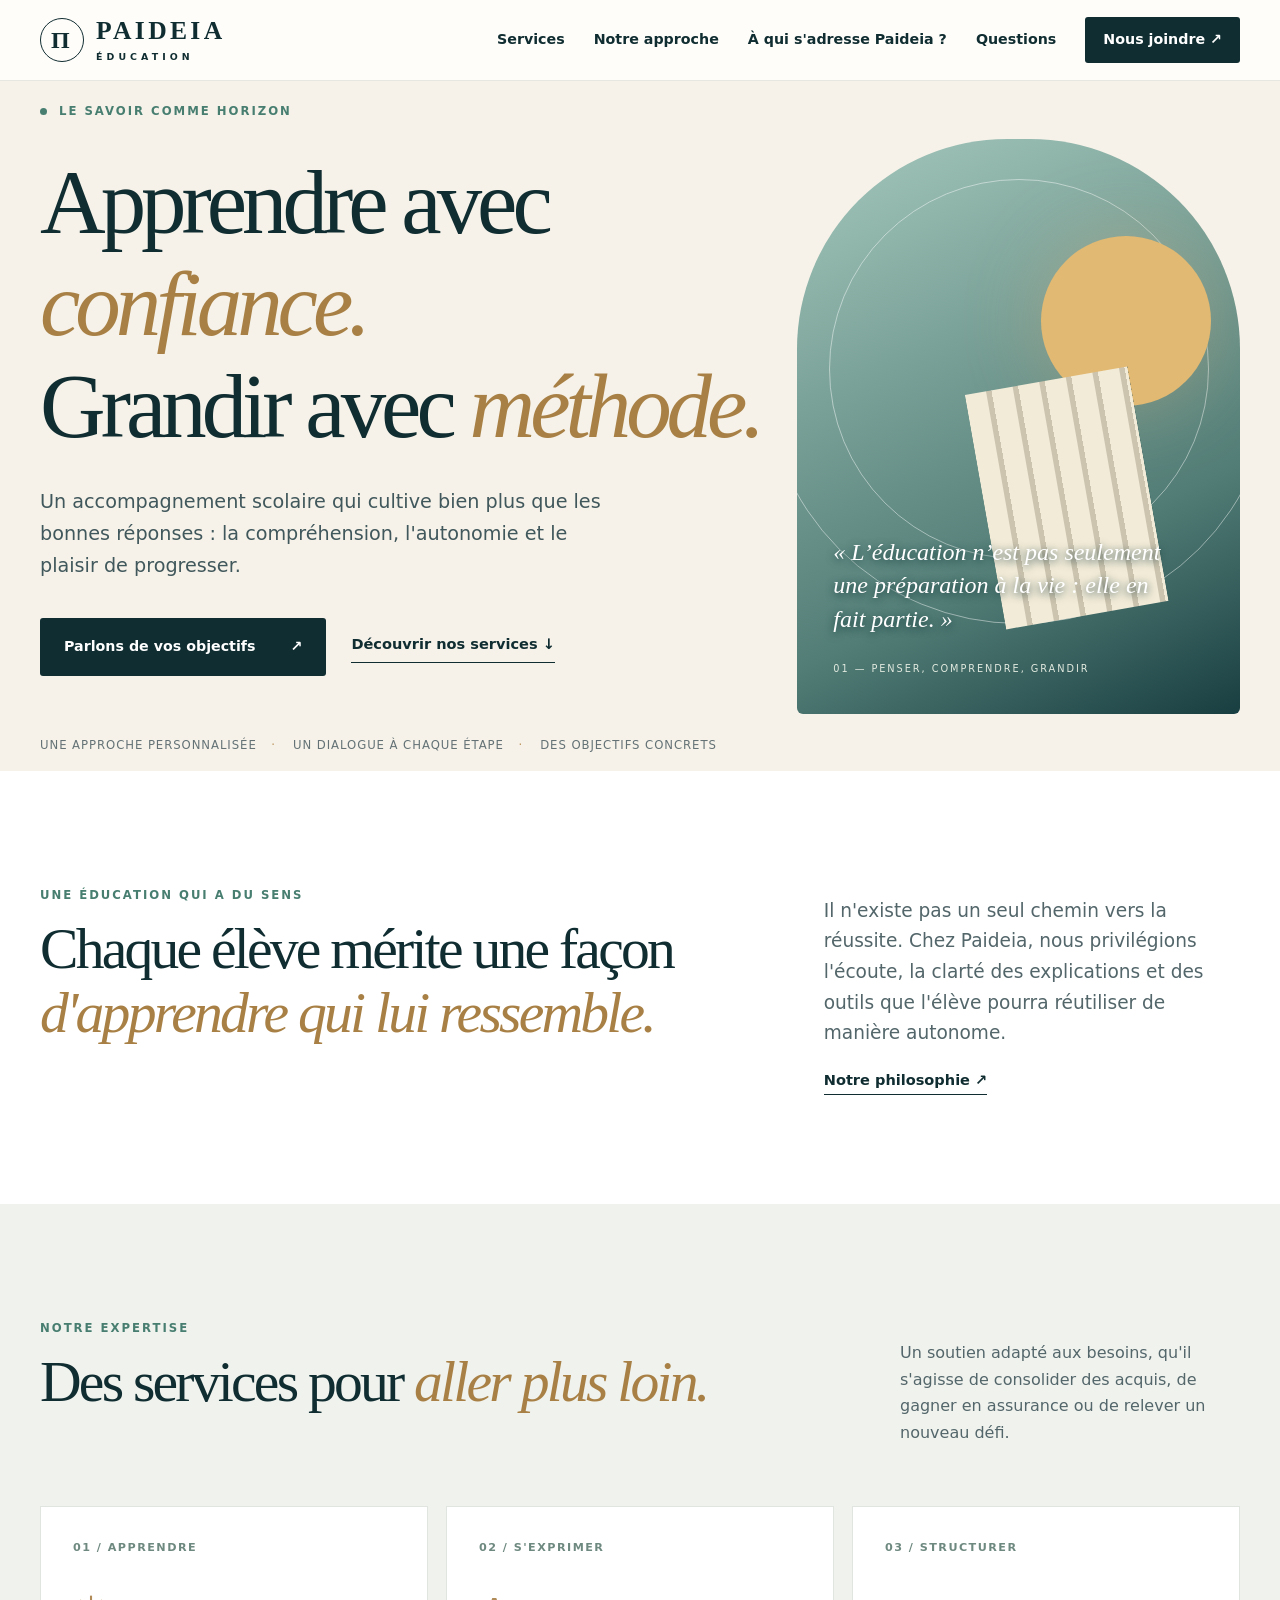
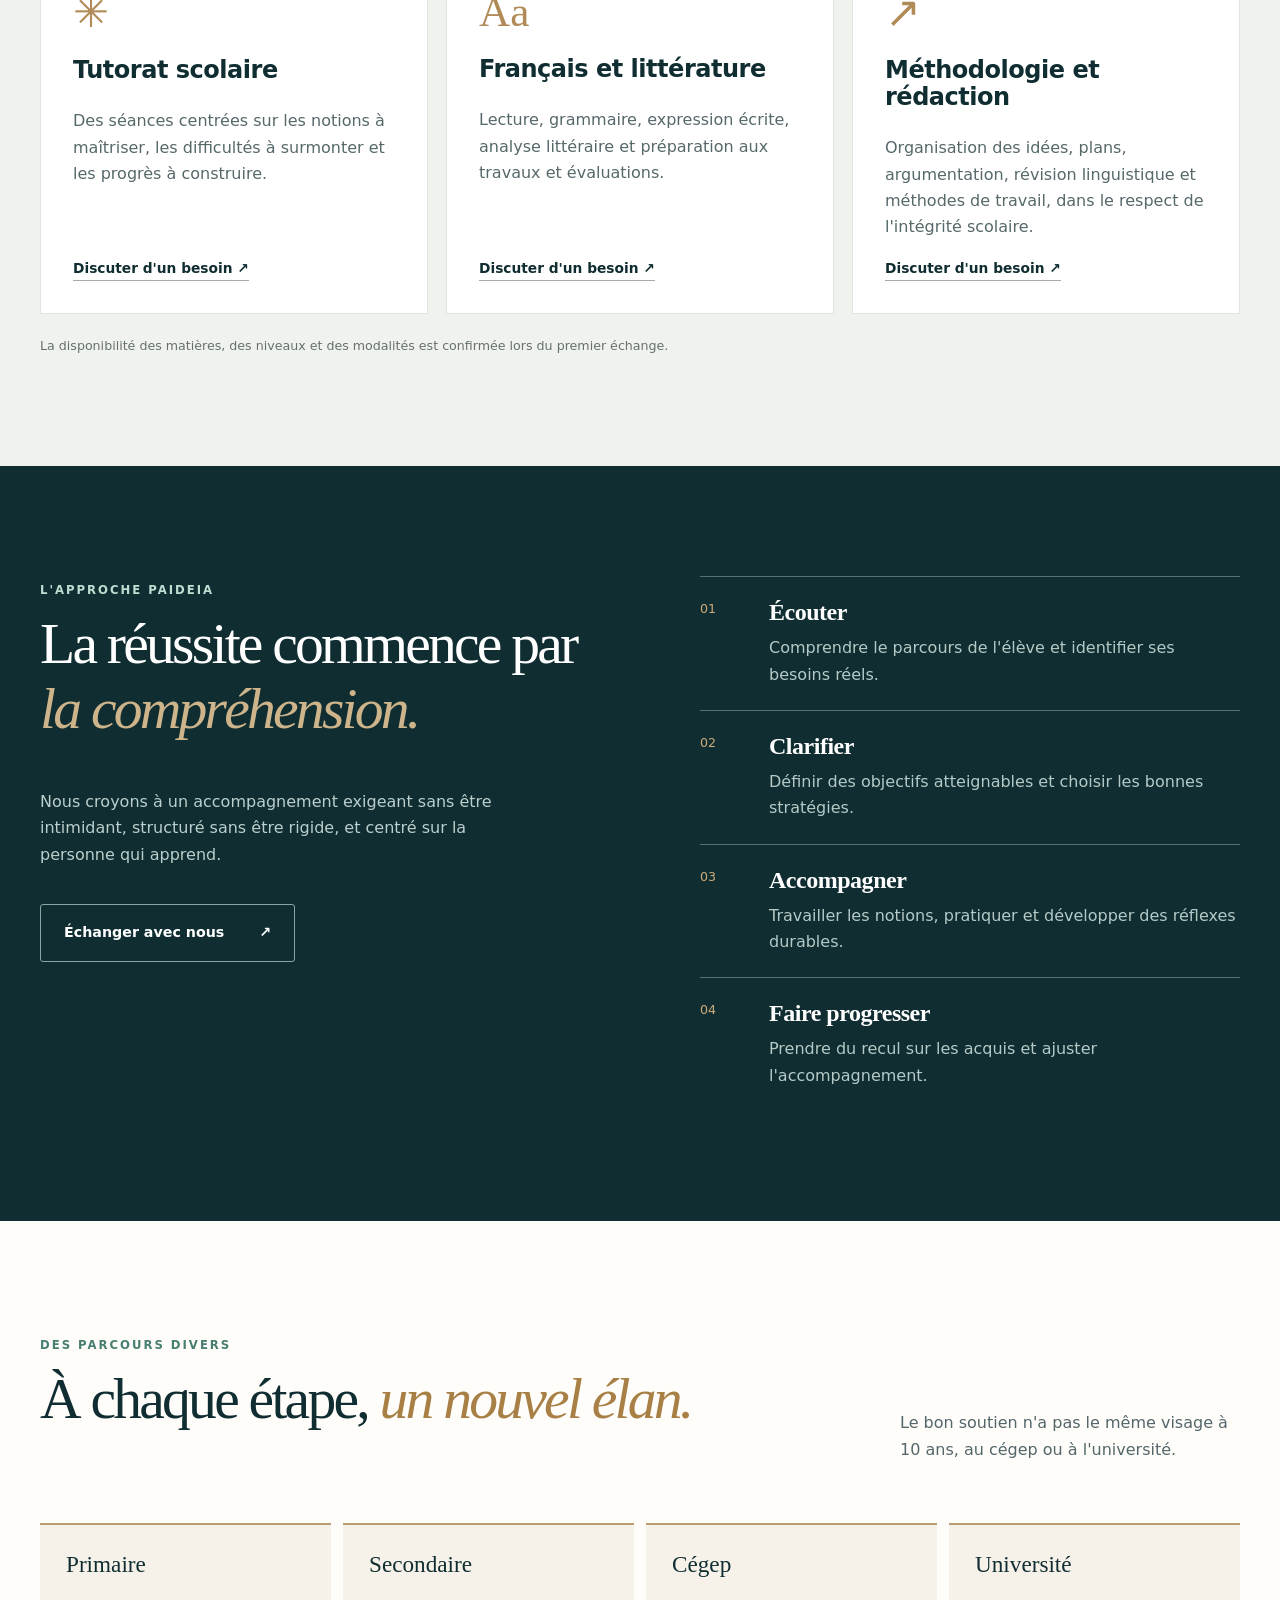
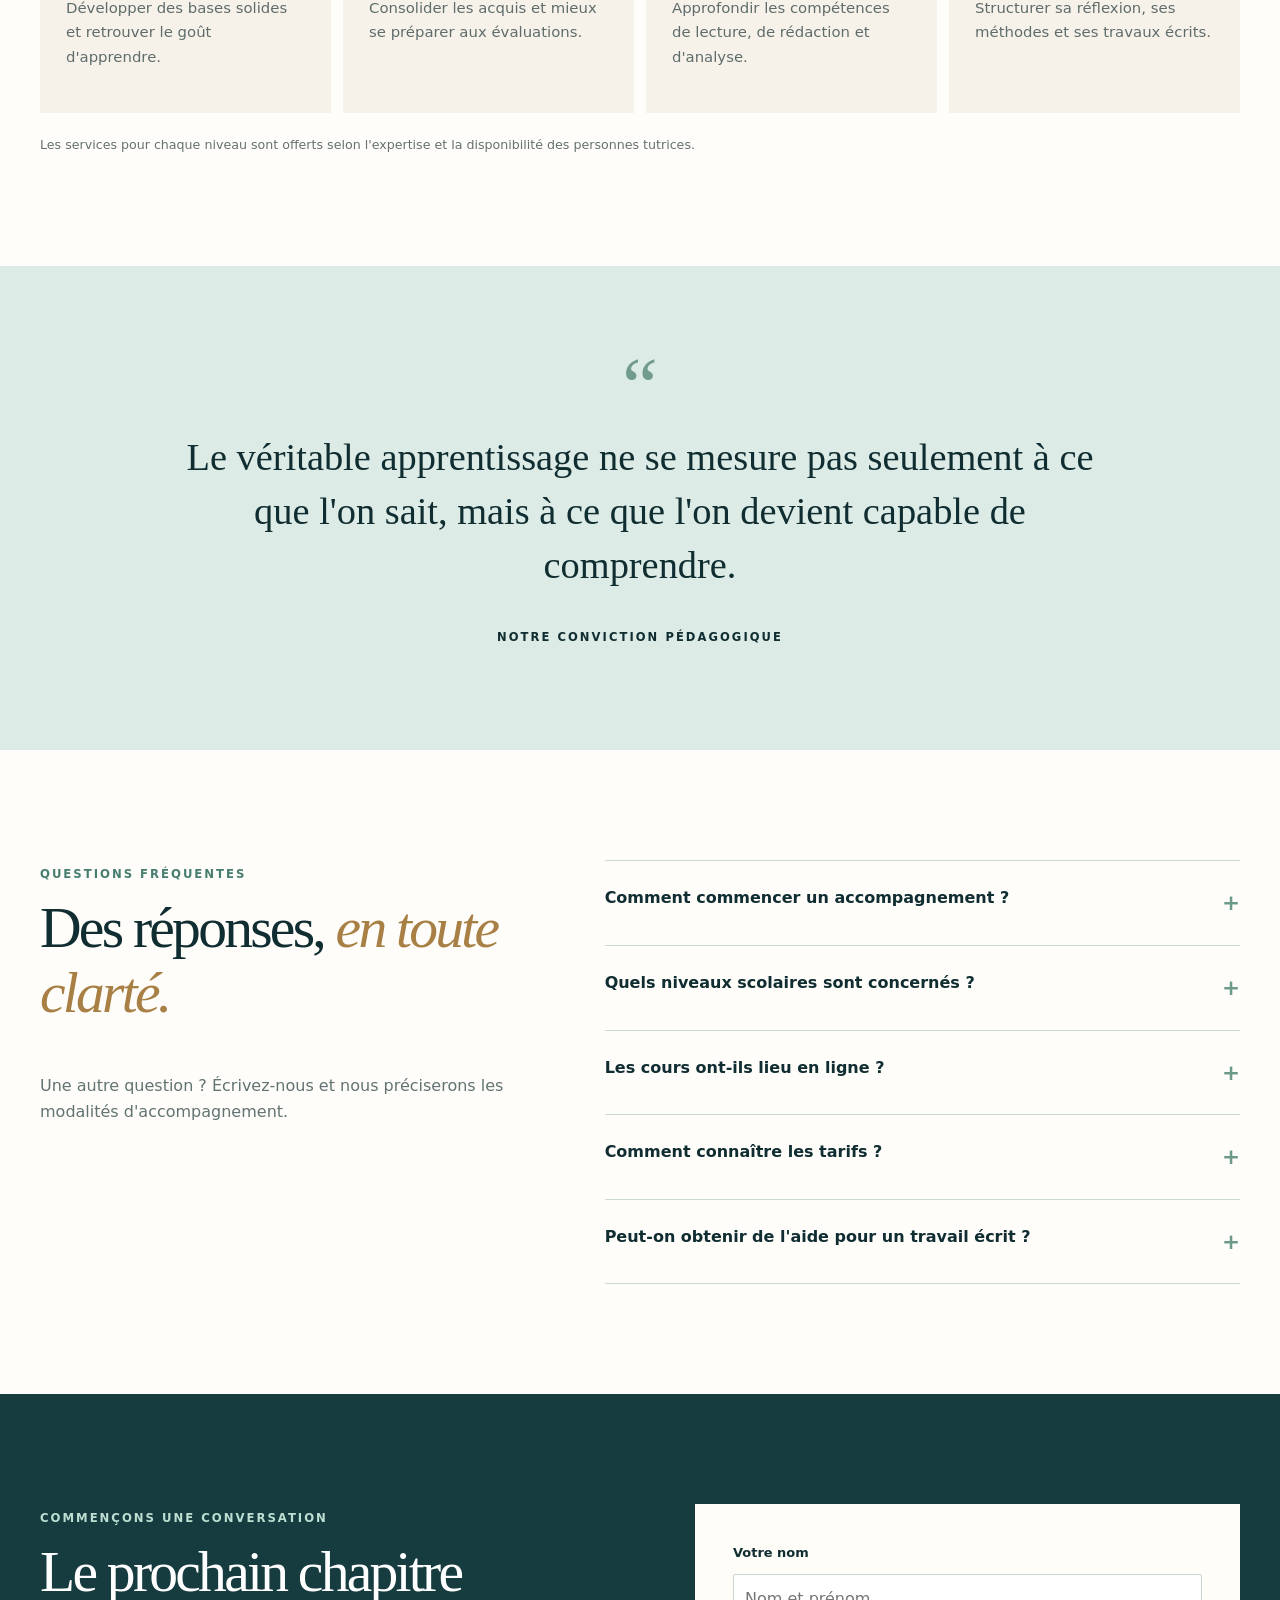
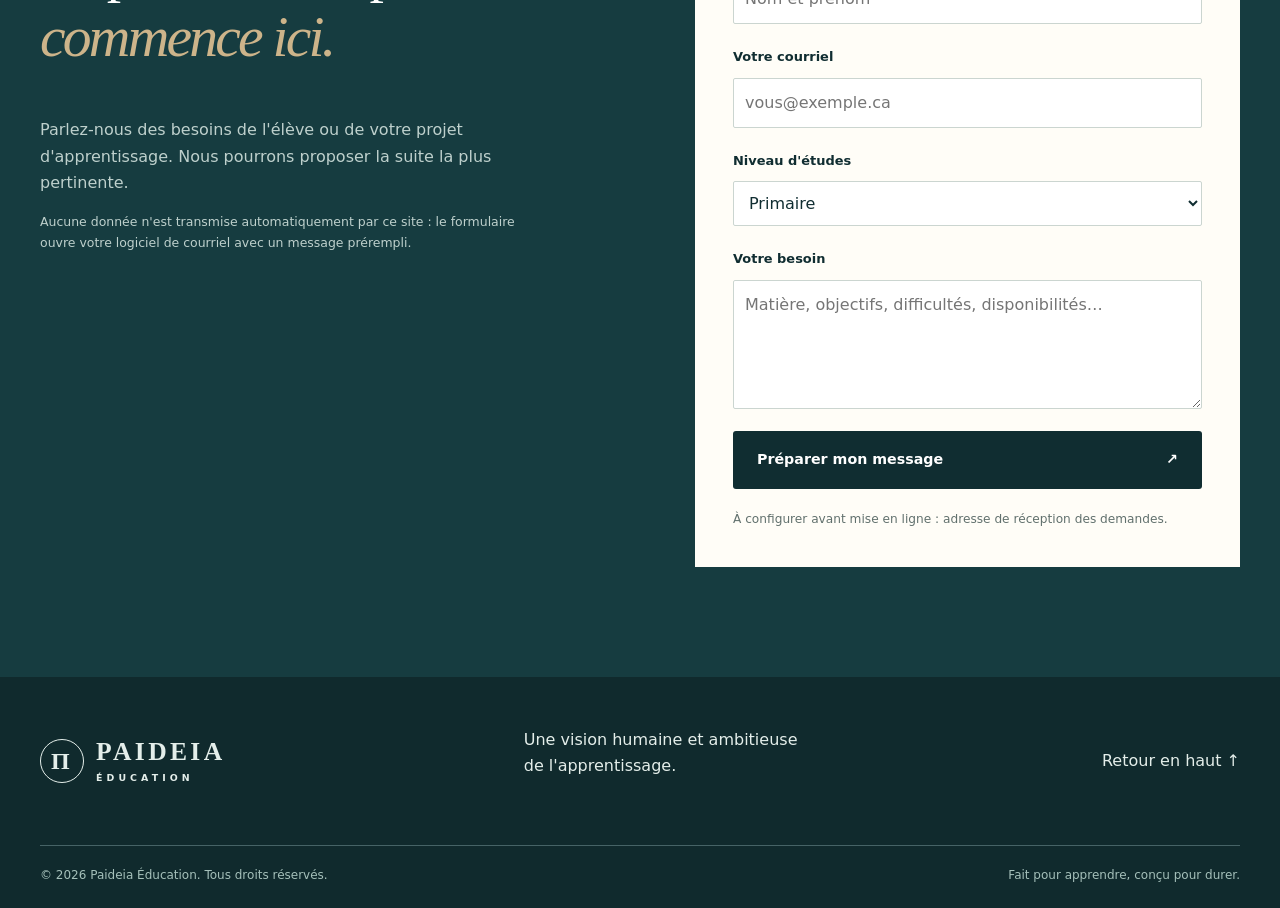
==== index.html @ 72848071 "feat: créer une vitrine Paideia V2 responsive et SEO" ====
<!doctype html>
<html lang="fr-CA">
<head>
<meta charset="utf-8"><meta name="viewport" content="width=device-width, initial-scale=1">
<meta name="theme-color" content="#102d31">
<meta name="description" content="Paideia Éducation : accompagnement scolaire personnalisé, tutorat en français, littérature et autres matières, méthodologie et soutien à la rédaction au Québec.">
<link rel="canonical" href="https://paideiaeducation.ca/">
<meta property="og:type" content="website"><meta property="og:locale" content="fr_CA">
<meta property="og:title" content="Paideia Éducation | Apprendre avec confiance">
<meta property="og:description" content="Un accompagnement rigoureux, humain et adapté à chaque parcours scolaire.">
<meta property="og:url" content="https://paideiaeducation.ca/">
<link rel="icon" href="/favicon.svg" type="image/svg+xml">
<link rel="stylesheet" href="/styles.css">
<script defer src="/main.js"></script>
<script type="application/ld+json">{"@context":"https://schema.org","@type":"EducationalOrganization","name":"Paideia Éducation","url":"https://paideiaeducation.ca/","description":"Services de tutorat et d'accompagnement scolaire personnalisés au Québec.","areaServed":{"@type":"AdministrativeArea","name":"Québec"},"inLanguage":"fr-CA"}</script>
<title>Paideia Éducation | Tutorat et accompagnement scolaire au Québec</title>
</head>
<body>
<a class="skip" href="#contenu">Aller au contenu</a>
<header class="header"><div class="container nav">
<a class="brand" href="/" aria-label="Paideia Éducation — Accueil"><span class="mark" aria-hidden="true">Π</span><span>PAIDEIA<small>ÉDUCATION</small></span></a>
<button class="menu-toggle" id="menu-toggle" aria-expanded="false" aria-controls="navlinks" aria-label="Ouvrir le menu">☰</button>
<nav id="navlinks" aria-label="Navigation principale"><a href="#services">Services</a><a href="#approche">Notre approche</a><a href="#parcours">À qui s'adresse Paideia ?</a><a href="#faq">Questions</a><a class="nav-cta" href="#contact">Nous joindre <span aria-hidden="true">↗</span></a></nav>
</div></header>
<main id="contenu">
<section class="hero"><div class="container hero-grid"><div><span class="eyebrow"><span class="dot"></span> Le savoir comme horizon</span>
<h1>Apprendre avec <em>confiance.</em><br>Grandir avec <em>méthode.</em></h1>
<p class="lead">Un accompagnement scolaire qui cultive bien plus que les bonnes réponses : la compréhension, l'autonomie et le plaisir de progresser.</p>
<div class="actions"><a href="#contact" class="button primary">Parlons de vos objectifs <span aria-hidden="true">↗</span></a><a class="text-link" href="#services">Découvrir nos services <span aria-hidden="true">↓</span></a></div>
<div class="hero-notes"><span>Une approche personnalisée</span><span>Un dialogue à chaque étape</span><span>Des objectifs concrets</span></div>
</div><div class="hero-art" aria-label="Illustration abstraite inspirée du savoir"><div class="art-orbit orbit-one"></div><div class="art-orbit orbit-two"></div><div class="art-sun"></div><div class="art-column"></div><div class="art-quote">« L’éducation n’est pas seulement une préparation à la vie : elle en fait partie. »</div><div class="art-number">01 — PENSER, COMPRENDRE, GRANDIR</div></div></div></section>
<section class="intro section"><div class="container intro-grid"><div><p class="eyebrow">Une éducation qui a du sens</p><h2>Chaque élève mérite une façon <em>d'apprendre qui lui ressemble.</em></h2></div><div><p>Il n'existe pas un seul chemin vers la réussite. Chez Paideia, nous privilégions l'écoute, la clarté des explications et des outils que l'élève pourra réutiliser de manière autonome.</p><a href="#approche" class="under-link">Notre philosophie <span aria-hidden="true">↗</span></a></div></div></section>
<section id="services" class="section services"><div class="container"><div class="section-head"><div><p class="eyebrow">Notre expertise</p><h2>Des services pour <em>aller plus loin.</em></h2></div><p>Un soutien adapté aux besoins, qu'il s'agisse de consolider des acquis, de gagner en assurance ou de relever un nouveau défi.</p></div>
<div class="cards">
<article class="service-card"><span class="card-num">01 / APPRENDRE</span><div class="service-icon" aria-hidden="true">✳</div><h3>Tutorat scolaire</h3><p>Des séances centrées sur les notions à maîtriser, les difficultés à surmonter et les progrès à construire.</p><a href="#contact" aria-label="Demander du tutorat scolaire">Discuter d'un besoin <span aria-hidden="true">↗</span></a></article>
<article class="service-card"><span class="card-num">02 / S'EXPRIMER</span><div class="service-icon" aria-hidden="true">Aa</div><h3>Français et littérature</h3><p>Lecture, grammaire, expression écrite, analyse littéraire et préparation aux travaux et évaluations.</p><a href="#contact" aria-label="Demander du tutorat en français">Discuter d'un besoin <span aria-hidden="true">↗</span></a></article>
<article class="service-card"><span class="card-num">03 / STRUCTURER</span><div class="service-icon" aria-hidden="true">↗</div><h3>Méthodologie et rédaction</h3><p>Organisation des idées, plans, argumentation, révision linguistique et méthodes de travail, dans le respect de l'intégrité scolaire.</p><a href="#contact" aria-label="Demander un accompagnement méthodologique">Discuter d'un besoin <span aria-hidden="true">↗</span></a></article>
</div><p class="footnote">La disponibilité des matières, des niveaux et des modalités est confirmée lors du premier échange.</p>
</div></section>
<section id="approche" class="section approach"><div class="container approach-grid"><div><p class="eyebrow light">L'approche Paideia</p><h2>La réussite commence par <em>la compréhension.</em></h2><p>Nous croyons à un accompagnement exigeant sans être intimidant, structuré sans être rigide, et centré sur la personne qui apprend.</p><a class="button outline" href="#contact">Échanger avec nous <span aria-hidden="true">↗</span></a></div><div class="steps">
<div><span>01</span><div><h3>Écouter</h3><p>Comprendre le parcours de l'élève et identifier ses besoins réels.</p></div></div>
<div><span>02</span><div><h3>Clarifier</h3><p>Définir des objectifs atteignables et choisir les bonnes stratégies.</p></div></div>
<div><span>03</span><div><h3>Accompagner</h3><p>Travailler les notions, pratiquer et développer des réflexes durables.</p></div></div>
<div><span>04</span><div><h3>Faire progresser</h3><p>Prendre du recul sur les acquis et ajuster l'accompagnement.</p></div></div>
</div></div></section>
<section id="parcours" class="section"><div class="container"><div class="section-head"><div><p class="eyebrow">Des parcours divers</p><h2>À chaque étape, <em>un nouvel élan.</em></h2></div><p>Le bon soutien n'a pas le même visage à 10 ans, au cégep ou à l'université.</p></div><div class="audiences"><div><strong>Primaire</strong><p>Développer des bases solides et retrouver le goût d'apprendre.</p></div><div><strong>Secondaire</strong><p>Consolider les acquis et mieux se préparer aux évaluations.</p></div><div><strong>Cégep</strong><p>Approfondir les compétences de lecture, de rédaction et d'analyse.</p></div><div><strong>Université</strong><p>Structurer sa réflexion, ses méthodes et ses travaux écrits.</p></div></div><p class="footnote">Les services pour chaque niveau sont offerts selon l'expertise et la disponibilité des personnes tutrices.</p></div></section>
<section class="quote-band"><div class="container"><span aria-hidden="true">“</span><blockquote>Le véritable apprentissage ne se mesure pas seulement à ce que l'on sait, mais à ce que l'on devient capable de comprendre.</blockquote><p>NOTRE CONVICTION PÉDAGOGIQUE</p></div></section>
<section id="faq" class="section faq"><div class="container faq-grid"><div><p class="eyebrow">Questions fréquentes</p><h2>Des réponses, <em>en toute clarté.</em></h2><p>Une autre question ? Écrivez-nous et nous préciserons les modalités d'accompagnement.</p></div><div>
<details><summary>Comment commencer un accompagnement ?</summary><p>Écrivez-nous en précisant le niveau scolaire, la matière et les objectifs. Nous pourrons ensuite discuter des modalités possibles.</p></details>
<details><summary>Quels niveaux scolaires sont concernés ?</summary><p>Les demandes peuvent concerner le primaire, le secondaire, le cégep ou l'université. La prise en charge dépend des compétences disponibles pour la matière demandée.</p></details>
<details><summary>Les cours ont-ils lieu en ligne ?</summary><p>Les modalités de rencontre sont à confirmer directement avec Paideia selon le service et les disponibilités.</p></details>
<details><summary>Comment connaître les tarifs ?</summary><p>Contactez-nous pour obtenir les renseignements à jour sur les tarifs et les formules correspondant à votre besoin.</p></details>
<details><summary>Peut-on obtenir de l'aide pour un travail écrit ?</summary><p>Oui, pour comprendre les consignes, structurer les idées, améliorer la langue et développer ses compétences. L'accompagnement ne remplace pas le travail personnel de l'étudiant.</p></details>
</div></div></section>
<section id="contact" class="section contact"><div class="container contact-grid"><div><p class="eyebrow light">Commençons une conversation</p><h2>Le prochain chapitre <em>commence ici.</em></h2><p>Parlez-nous des besoins de l'élève ou de votre projet d'apprentissage. Nous pourrons proposer la suite la plus pertinente.</p><p class="privacy-note">Aucune donnée n'est transmise automatiquement par ce site : le formulaire ouvre votre logiciel de courriel avec un message prérempli.</p></div><form id="contact-form" class="contact-form"><label for="name">Votre nom</label><input required id="name" name="name" autocomplete="name" placeholder="Nom et prénom" maxlength="120">
<label for="email">Votre courriel</label><input required id="email" name="email" autocomplete="email" type="email" placeholder="vous@exemple.ca" maxlength="254">
<label for="level">Niveau d'études</label><select id="level" name="level"><option>Primaire</option><option>Secondaire</option><option>Cégep</option><option>Université</option><option>Autre / à préciser</option></select>
<label for="message">Votre besoin</label><textarea required id="message" name="message" rows="4" maxlength="2000" placeholder="Matière, objectifs, difficultés, disponibilités…"></textarea>
<button class="button primary" type="submit">Préparer mon message <span aria-hidden="true">↗</span></button>
<p id="form-status" role="status" aria-live="polite"></p><p class="form-notice">À configurer avant mise en ligne : adresse de réception des demandes.</p>
</form></div></section>
</main>
<footer class="footer"><div class="container footer-top"><a class="brand" href="/"><span class="mark">Π</span><span>PAIDEIA<small>ÉDUCATION</small></span></a><p>Une vision humaine et ambitieuse de l'apprentissage.</p><a href="#contenu">Retour en haut ↑</a></div><div class="container footer-bottom"><span>© <span id="year"></span> Paideia Éducation. Tous droits réservés.</span><span>Fait pour apprendre, conçu pour durer.</span></div></footer>
</body></html>
---- styles.css ----
:root{--ink:#102d31;--cream:#f6f2e9;--paper:#fffdfa;--teal:#bddfd2;--gold:#bd9457;--muted:#647276;--line:#d9dfdb}*{box-sizing:border-box}html{scroll-behavior:smooth;scroll-padding-top:90px}body{margin:0;background:var(--paper);color:var(--ink);font:16px/1.65 system-ui,-apple-system,BlinkMacSystemFont,"Segoe UI",sans-serif}h1,h2,h3,p{margin-top:0}h1,h2,h3{line-height:1.12}h1,h2,.quote-band blockquote{font-family:Georgia,"Times New Roman",serif;font-weight:400}h1{font-size:clamp(3.5rem,7.1vw,7.7rem);letter-spacing:-.055em}h2{font-size:clamp(2.5rem,4.5vw,5rem);letter-spacing:-.048em}h3{font-size:1.5rem;letter-spacing:-.02em}em{color:#a88045;font-weight:400}a{color:inherit}button,input,textarea,select{font:inherit}button,a,input,textarea,select,summary{outline-offset:4px}:focus-visible{outline:3px solid #cc9b51}.container{width:min(1200px,calc(100% - 48px));margin-inline:auto}.section{padding:110px 0}.eyebrow{font-size:.73rem;letter-spacing:.17em;text-transform:uppercase;font-weight:700;color:#477e70;display:inline-flex;align-items:center;gap:12px}.dot{width:7px;height:7px;background:#477e70;border-radius:50%}.light{color:var(--teal)}.header{position:sticky;top:0;background:rgba(255,253,250,.96);backdrop-filter:blur(14px);z-index:10;border-bottom:1px solid #e6e7e0}.nav{min-height:80px;display:flex;justify-content:space-between;align-items:center;gap:28px}.brand{text-decoration:none;display:inline-flex;gap:12px;align-items:center;font-family:Georgia,serif;font-size:1.6rem;letter-spacing:.13em;line-height:1;font-weight:700}.brand small{display:block;font:600 .59rem system-ui,sans-serif;letter-spacing:.43em;margin-top:8px}.mark{width:44px;height:44px;border:1px solid currentColor;border-radius:50%;display:grid;place-items:center;font-size:1.5rem}.nav nav{display:flex;align-items:center;gap:29px}.nav nav a{text-decoration:none;font-size:.89rem;font-weight:600}.nav nav a:hover,.text-link:hover,.under-link:hover{color:#906e38}.nav-cta{background:var(--ink);color:white!important;padding:11px 18px;border-radius:3px}.menu-toggle{display:none;background:none;border:0;font-size:1.7rem;cursor:pointer}.hero{background:var(--cream);overflow:hidden}.hero-grid{min-height:690px;display:grid;grid-template-columns:1.24fr .76fr;gap:35px;align-items:center}.hero h1{margin:29px 0}.lead{max-width:585px;font-size:1.2rem;color:#40575b}.actions{display:flex;align-items:center;flex-wrap:wrap;gap:25px;margin:37px 0 60px}.button{border:1px solid transparent;display:inline-flex;justify-content:space-between;gap:35px;align-items:center;padding:16px 23px;text-decoration:none;border-radius:3px;font-weight:700;cursor:pointer;font-size:.89rem}.button.primary{background:var(--ink);color:white}.button.primary:hover,.nav-cta:hover{background:#245359}.button.outline{color:white;border-color:#8aa6a3}.text-link,.under-link{font-weight:700;text-decoration:none;border-bottom:1px solid currentColor;padding-bottom:6px;font-size:.91rem}.hero-notes{display:flex;gap:17px;flex-wrap:wrap}.hero-notes span{font-size:.73rem;color:#647276;text-transform:uppercase;letter-spacing:.08em}.hero-notes span:not(:last-child):after{content:" ·";margin-left:10px;color:#bc955e}.hero-art{position:relative;min-height:575px;border-radius:210px 210px 6px 6px;background:linear-gradient(155deg,#a5c8bd,#527d76 68%,#193e41);overflow:hidden;isolation:isolate;display:flex;flex-direction:column;justify-content:flex-end;padding:36px}.art-orbit{border:1px solid rgba(255,255,255,.45);position:absolute;border-radius:50%;height:380px;width:380px;left:50%;top:40%;transform:translate(-50%,-50%)}.orbit-two{width:510px;height:510px}.art-sun{position:absolute;width:170px;height:170px;background:#e2b972;border-radius:50%;left:55%;top:17%;box-shadow:0 0 80px #d5af7d55}.art-column{position:absolute;width:165px;height:280px;left:42%;top:37%;background:repeating-linear-gradient(90deg,#f2ebd8 0 21px,#ccc4af 22px 27px);clip-path:polygon(0 10%,100% 10%,100% 95%,0 95%);transform:rotate(-10deg);box-shadow:30px 20px 10px #183e41}.art-quote{z-index:1;color:white;font:italic 1.5rem/1.4 Georgia,serif;max-width:340px;text-shadow:0 2px 9px #113739}.art-number{z-index:1;margin-top:25px;color:#e1e9df;font-size:.61rem;letter-spacing:.2em}.intro{background:white}.intro-grid{display:grid;grid-template-columns:1.25fr .75fr;gap:90px;align-items:end}.intro-grid p:not(.eyebrow){font-size:1.16rem;color:#53666a}.section-head{display:flex;justify-content:space-between;align-items:end;gap:70px;margin-bottom:44px}.section-head>*{max-width:740px}.section-head>p{max-width:340px;color:#53666a}.services{background:#f0f2ee}.cards{display:grid;grid-template-columns:repeat(3,1fr);gap:18px}.service-card{background:white;padding:32px;min-height:370px;display:flex;align-items:start;flex-direction:column;border:1px solid #e0e5df;transition:transform .2s,border-color .2s}.service-card:hover{transform:translateY(-5px);border-color:#a4bcb2}.card-num{font-size:.7rem;letter-spacing:.13em;color:#6e8980;font-weight:700}.service-icon{font:2.7rem Georgia,serif;color:#b08b58;margin:30px 0 20px}.service-card p{color:#56686a}.service-card a{margin-top:auto;font-weight:700;text-decoration:none;font-size:.86rem;border-bottom:1px solid #a3aca9}.footnote{font-size:.79rem;color:#65716f;margin:22px 0 0}.approach{background:var(--ink);color:white}.approach-grid{display:grid;grid-template-columns:1fr 1fr;gap:120px}.approach h2 em,.contact h2 em{color:#cdb48a}.approach-grid>div>p:not(.eyebrow){color:#bbcfcc;max-width:480px}.approach .button{margin-top:20px}.steps>div{display:grid;grid-template-columns:45px 1fr;gap:24px;border-top:1px solid #557175;padding:22px 0}.steps span{color:#ccab7b;font-size:.79rem}.steps h3{font-family:Georgia,serif;margin:0 0 9px}.steps p{color:#b5cac7;margin-bottom:0}.audiences{display:grid;grid-template-columns:repeat(4,1fr);gap:12px}.audiences>div{border-top:2px solid #b99c72;background:var(--cream);padding:26px;min-height:190px}.audiences strong{font:1.45rem Georgia,serif}.audiences p{color:#5f6c6c;font-size:.93rem;margin-top:15px}.quote-band{text-align:center;padding:92px 0;background:#dcebe5}.quote-band .container{max-width:930px}.quote-band span{font:5rem Georgia,serif;color:#719c8d;line-height:.7}.quote-band blockquote{font-size:clamp(1.65rem,3vw,2.8rem);line-height:1.4;margin:10px 0 35px}.quote-band p{letter-spacing:.18em;font-size:.72rem;font-weight:700}.faq-grid{display:grid;grid-template-columns:.85fr 1.15fr;gap:95px}.faq-grid>div>p:not(.eyebrow){color:#617372}.faq details{border-top:1px solid #ccd8d2;padding:24px 0}.faq details:last-child{border-bottom:1px solid #ccd8d2}.faq summary{cursor:pointer;font-weight:700;list-style:none;display:flex;justify-content:space-between;gap:15px}.faq summary:after{content:"+";font-size:1.35rem;color:#6c9a89}.faq details[open] summary:after{content:"−"}.faq details p{color:#5d6b6b;margin:18px 0 0}.contact{background:#163c40;color:white}.contact-grid{display:grid;grid-template-columns:1fr 1fr;gap:110px}.contact-grid>div>p:not(.eyebrow){color:#bed0cc;max-width:480px}.contact-grid .privacy-note{font-size:.78rem;color:#abc0bc}.contact-form{background:#fffdf7;padding:38px;color:var(--ink);display:grid;gap:10px}.contact-form label{font-weight:700;font-size:.81rem}.contact-form input,.contact-form textarea,.contact-form select{background:white;width:100%;border:1px solid #cbd5d0;padding:11px;border-radius:2px;margin-bottom:12px;color:var(--ink)}.contact-form button{width:100%}.contact-form p{font-size:.76rem;color:#61706d;margin:0}.contact-form #form-status{font-weight:700;color:#965b36}.footer{background:#102a2d;color:#e4eeea;padding:50px 0 22px}.footer-top{display:flex;align-items:center;justify-content:space-between;gap:25px;padding-bottom:50px}.footer-top p{max-width:280px}.footer-top>a:last-child{text-decoration:none}.footer-bottom{display:flex;justify-content:space-between;gap:25px;font-size:.75rem;border-top:1px solid #466366;padding-top:20px;color:#a5c0ba}.skip{position:absolute;top:-100px;left:15px;background:white;padding:8px;z-index:50}.skip:focus{top:12px}@media(max-width:900px){.nav nav{gap:14px}.hero-grid,.intro-grid,.approach-grid,.faq-grid,.contact-grid{grid-template-columns:1fr;gap:44px}.hero-grid{padding:70px 0}.hero-art{min-height:430px;max-width:570px;width:100%;margin:auto}.section-head{display:block}.section-head>p{max-width:560px}.audiences{grid-template-columns:repeat(2,1fr)}.approach-grid{gap:45px}}@media(max-width:650px){.container{width:min(100% - 32px,1200px)}.section{padding:72px 0}.nav{min-height:70px}.brand{font-size:1.15rem}.mark{width:35px;height:35px}.menu-toggle{display:block}.nav nav{display:none;position:absolute;top:70px;left:0;right:0;padding:25px 20px 30px;background:var(--paper);border-bottom:1px solid var(--line);flex-direction:column;align-items:stretch}.nav nav.is-open{display:flex}.hero-grid{padding:60px 0}.hero h1{font-size:clamp(3rem,12vw,4.9rem)}.lead{font-size:1.06rem}.actions{margin-bottom:35px}.hero-art{min-height:400px}.cards,.audiences{grid-template-columns:1fr}.service-card{min-height:290px}.footer-top,.footer-bottom{align-items:start;flex-direction:column}.contact-form{padding:23px}.intro-grid{gap:10px}}@media(prefers-reduced-motion:reduce){html{scroll-behavior:auto}*,*:before,*:after{transition-duration:.01ms!important;animation-duration:.01ms!important}}
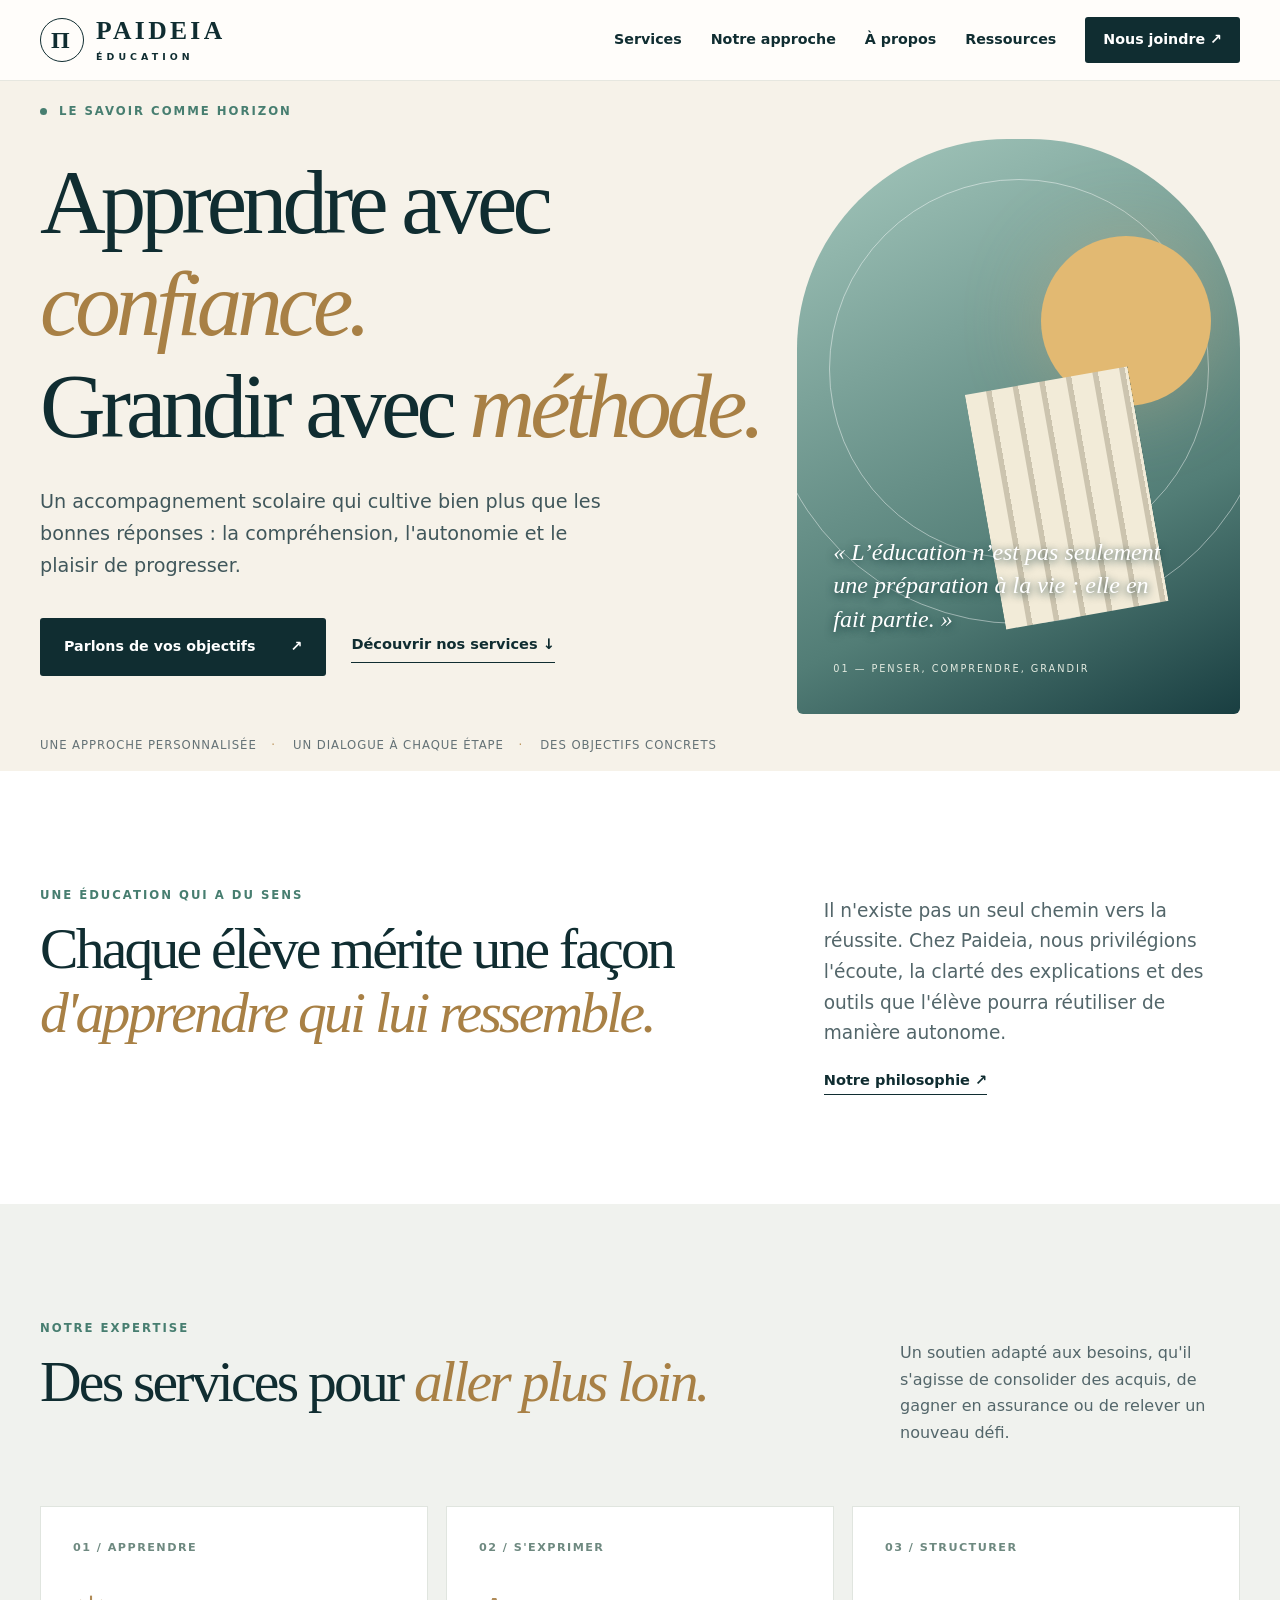
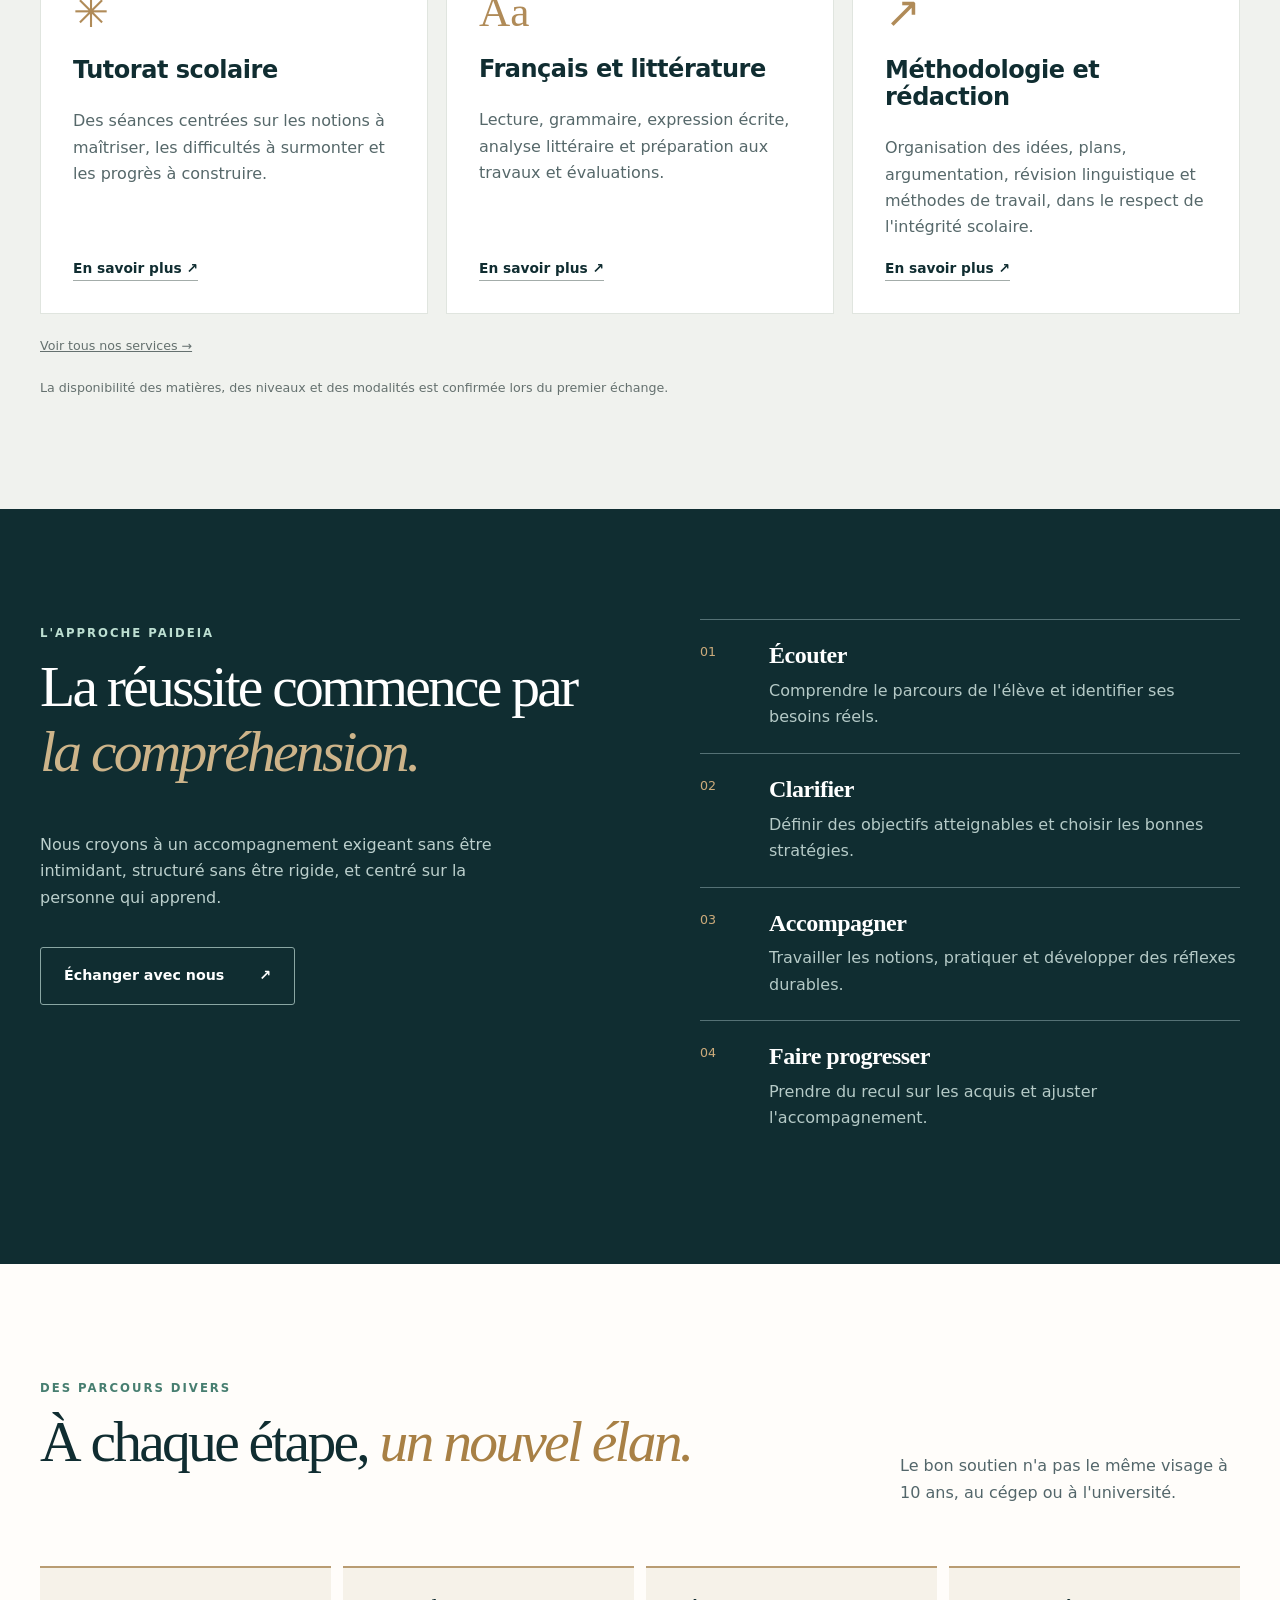
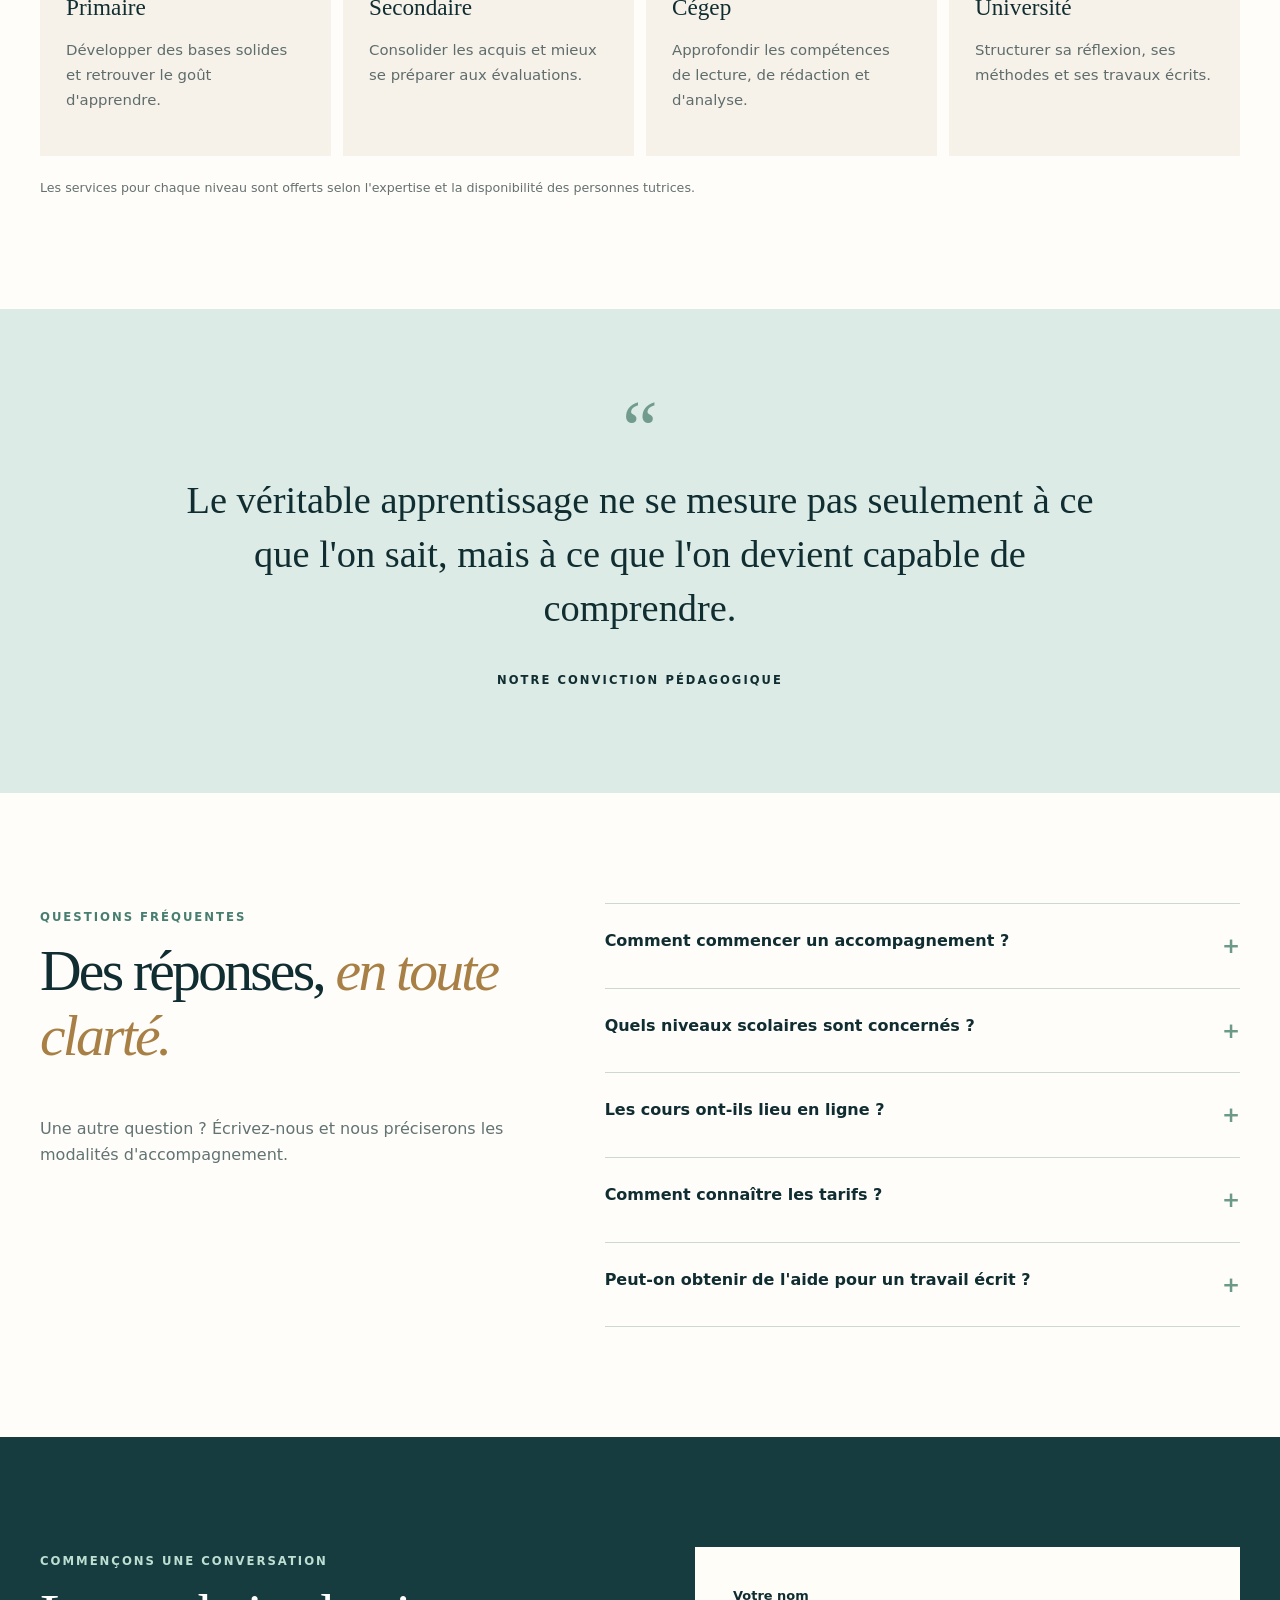
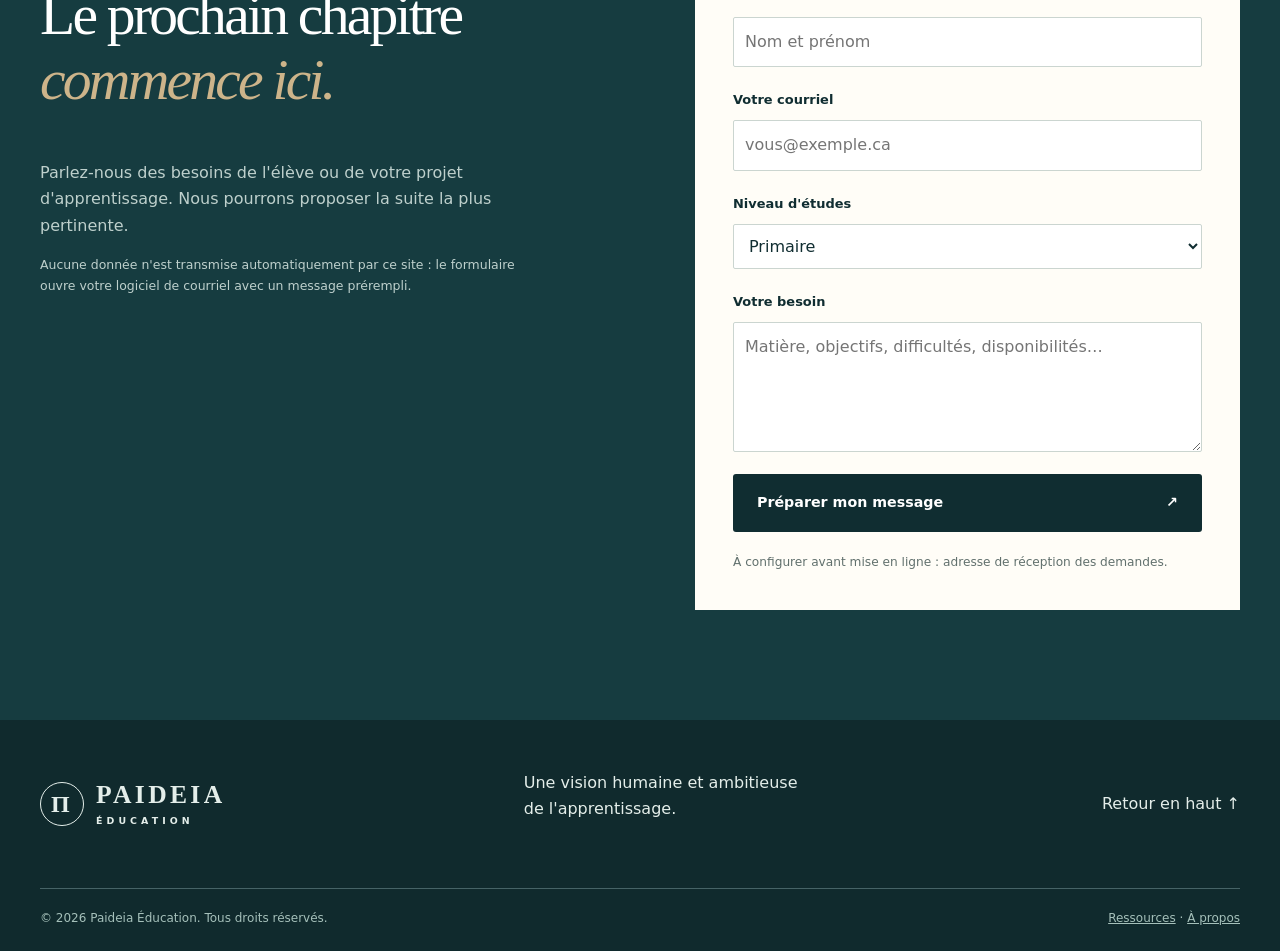
==== commit 9cfc8504: "feat(content): ajouter pages de services, approche et guide éducatif" ====
--- a/index.html
+++ b/index.html
@@ -20,7 +20,7 @@
 <header class="header"><div class="container nav">
 <a class="brand" href="/" aria-label="Paideia Éducation — Accueil"><span class="mark" aria-hidden="true">Π</span><span>PAIDEIA<small>ÉDUCATION</small></span></a>
 <button class="menu-toggle" id="menu-toggle" aria-expanded="false" aria-controls="navlinks" aria-label="Ouvrir le menu">☰</button>
-<nav id="navlinks" aria-label="Navigation principale"><a href="#services">Services</a><a href="#approche">Notre approche</a><a href="#parcours">À qui s'adresse Paideia ?</a><a href="#faq">Questions</a><a class="nav-cta" href="#contact">Nous joindre <span aria-hidden="true">↗</span></a></nav>
+<nav id="navlinks" aria-label="Navigation principale"><a href="/services/">Services</a><a href="/approche.html">Notre approche</a><a href="/a-propos.html">À propos</a><a href="/ressources/">Ressources</a><a class="nav-cta" href="/#contact">Nous joindre <span aria-hidden="true">↗</span></a></nav>
 </div></header>
 <main id="contenu">
 <section class="hero"><div class="container hero-grid"><div><span class="eyebrow"><span class="dot"></span> Le savoir comme horizon</span>
@@ -29,13 +29,13 @@
 <div class="actions"><a href="#contact" class="button primary">Parlons de vos objectifs <span aria-hidden="true">↗</span></a><a class="text-link" href="#services">Découvrir nos services <span aria-hidden="true">↓</span></a></div>
 <div class="hero-notes"><span>Une approche personnalisée</span><span>Un dialogue à chaque étape</span><span>Des objectifs concrets</span></div>
 </div><div class="hero-art" aria-label="Illustration abstraite inspirée du savoir"><div class="art-orbit orbit-one"></div><div class="art-orbit orbit-two"></div><div class="art-sun"></div><div class="art-column"></div><div class="art-quote">« L’éducation n’est pas seulement une préparation à la vie : elle en fait partie. »</div><div class="art-number">01 — PENSER, COMPRENDRE, GRANDIR</div></div></div></section>
-<section class="intro section"><div class="container intro-grid"><div><p class="eyebrow">Une éducation qui a du sens</p><h2>Chaque élève mérite une façon <em>d'apprendre qui lui ressemble.</em></h2></div><div><p>Il n'existe pas un seul chemin vers la réussite. Chez Paideia, nous privilégions l'écoute, la clarté des explications et des outils que l'élève pourra réutiliser de manière autonome.</p><a href="#approche" class="under-link">Notre philosophie <span aria-hidden="true">↗</span></a></div></div></section>
+<section class="intro section"><div class="container intro-grid"><div><p class="eyebrow">Une éducation qui a du sens</p><h2>Chaque élève mérite une façon <em>d'apprendre qui lui ressemble.</em></h2></div><div><p>Il n'existe pas un seul chemin vers la réussite. Chez Paideia, nous privilégions l'écoute, la clarté des explications et des outils que l'élève pourra réutiliser de manière autonome.</p><a href="/approche.html" class="under-link">Notre philosophie <span aria-hidden="true">↗</span></a></div></div></section>
 <section id="services" class="section services"><div class="container"><div class="section-head"><div><p class="eyebrow">Notre expertise</p><h2>Des services pour <em>aller plus loin.</em></h2></div><p>Un soutien adapté aux besoins, qu'il s'agisse de consolider des acquis, de gagner en assurance ou de relever un nouveau défi.</p></div>
 <div class="cards">
-<article class="service-card"><span class="card-num">01 / APPRENDRE</span><div class="service-icon" aria-hidden="true">✳</div><h3>Tutorat scolaire</h3><p>Des séances centrées sur les notions à maîtriser, les difficultés à surmonter et les progrès à construire.</p><a href="#contact" aria-label="Demander du tutorat scolaire">Discuter d'un besoin <span aria-hidden="true">↗</span></a></article>
-<article class="service-card"><span class="card-num">02 / S'EXPRIMER</span><div class="service-icon" aria-hidden="true">Aa</div><h3>Français et littérature</h3><p>Lecture, grammaire, expression écrite, analyse littéraire et préparation aux travaux et évaluations.</p><a href="#contact" aria-label="Demander du tutorat en français">Discuter d'un besoin <span aria-hidden="true">↗</span></a></article>
-<article class="service-card"><span class="card-num">03 / STRUCTURER</span><div class="service-icon" aria-hidden="true">↗</div><h3>Méthodologie et rédaction</h3><p>Organisation des idées, plans, argumentation, révision linguistique et méthodes de travail, dans le respect de l'intégrité scolaire.</p><a href="#contact" aria-label="Demander un accompagnement méthodologique">Discuter d'un besoin <span aria-hidden="true">↗</span></a></article>
-</div><p class="footnote">La disponibilité des matières, des niveaux et des modalités est confirmée lors du premier échange.</p>
+<article class="service-card"><span class="card-num">01 / APPRENDRE</span><div class="service-icon" aria-hidden="true">✳</div><h3>Tutorat scolaire</h3><p>Des séances centrées sur les notions à maîtriser, les difficultés à surmonter et les progrès à construire.</p><a href="/services/tutorat.html" aria-label="Découvrir le tutorat scolaire">En savoir plus <span aria-hidden="true">↗</span></a></article>
+<article class="service-card"><span class="card-num">02 / S'EXPRIMER</span><div class="service-icon" aria-hidden="true">Aa</div><h3>Français et littérature</h3><p>Lecture, grammaire, expression écrite, analyse littéraire et préparation aux travaux et évaluations.</p><a href="/services/francais-litterature.html" aria-label="Découvrir le tutorat en français">En savoir plus <span aria-hidden="true">↗</span></a></article>
+<article class="service-card"><span class="card-num">03 / STRUCTURER</span><div class="service-icon" aria-hidden="true">↗</div><h3>Méthodologie et rédaction</h3><p>Organisation des idées, plans, argumentation, révision linguistique et méthodes de travail, dans le respect de l'intégrité scolaire.</p><a href="/services/methodologie-redaction.html" aria-label="Découvrir l'accompagnement méthodologique">En savoir plus <span aria-hidden="true">↗</span></a></article>
+</div><p class="footnote"><a href="/services/">Voir tous nos services →</a></p><p class="footnote">La disponibilité des matières, des niveaux et des modalités est confirmée lors du premier échange.</p>
 </div></section>
 <section id="approche" class="section approach"><div class="container approach-grid"><div><p class="eyebrow light">L'approche Paideia</p><h2>La réussite commence par <em>la compréhension.</em></h2><p>Nous croyons à un accompagnement exigeant sans être intimidant, structuré sans être rigide, et centré sur la personne qui apprend.</p><a class="button outline" href="#contact">Échanger avec nous <span aria-hidden="true">↗</span></a></div><div class="steps">
 <div><span>01</span><div><h3>Écouter</h3><p>Comprendre le parcours de l'élève et identifier ses besoins réels.</p></div></div>
@@ -60,5 +60,5 @@
 <p id="form-status" role="status" aria-live="polite"></p><p class="form-notice">À configurer avant mise en ligne : adresse de réception des demandes.</p>
 </form></div></section>
 </main>
-<footer class="footer"><div class="container footer-top"><a class="brand" href="/"><span class="mark">Π</span><span>PAIDEIA<small>ÉDUCATION</small></span></a><p>Une vision humaine et ambitieuse de l'apprentissage.</p><a href="#contenu">Retour en haut ↑</a></div><div class="container footer-bottom"><span>© <span id="year"></span> Paideia Éducation. Tous droits réservés.</span><span>Fait pour apprendre, conçu pour durer.</span></div></footer>
+<footer class="footer"><div class="container footer-top"><a class="brand" href="/"><span class="mark">Π</span><span>PAIDEIA<small>ÉDUCATION</small></span></a><p>Une vision humaine et ambitieuse de l'apprentissage.</p><a href="#contenu">Retour en haut ↑</a></div><div class="container footer-bottom"><span>© <span id="year"></span> Paideia Éducation. Tous droits réservés.</span><span><a href="/ressources/">Ressources</a> · <a href="/a-propos.html">À propos</a></span></div></footer>
 </body></html>
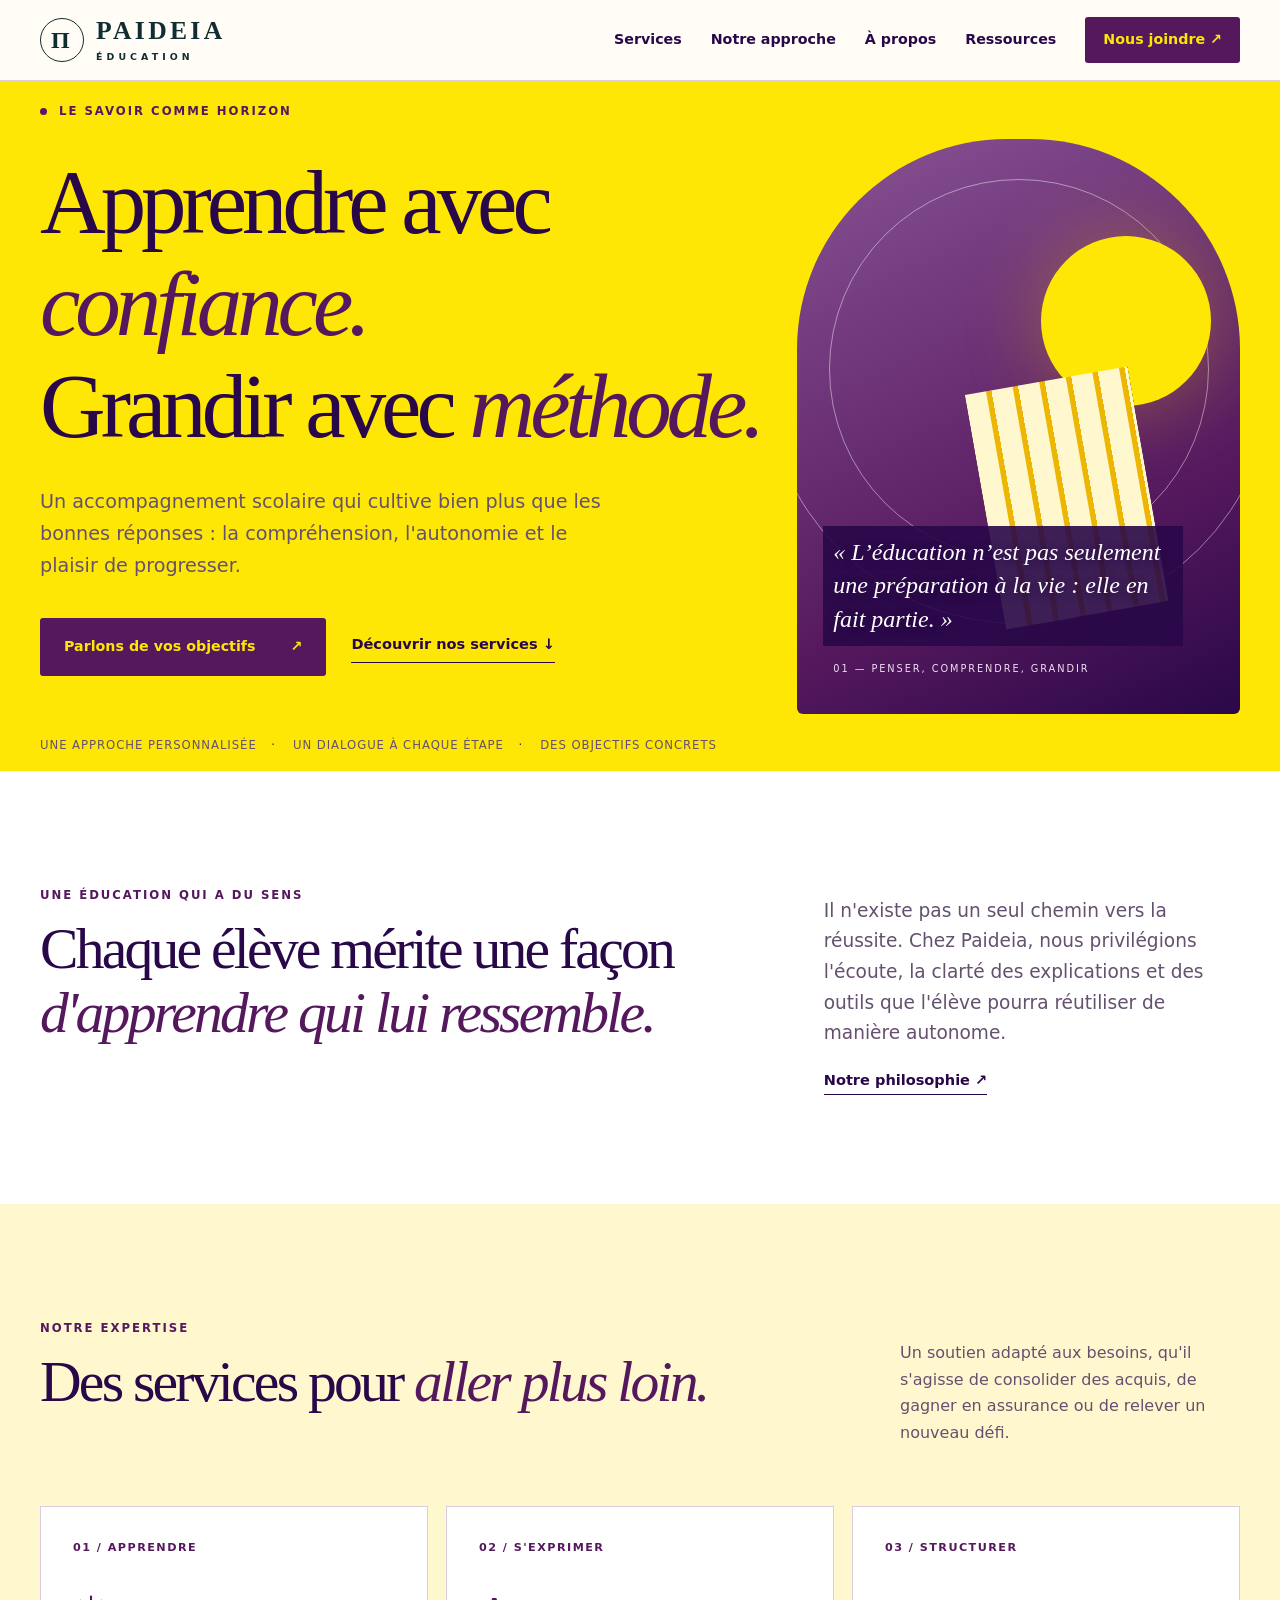
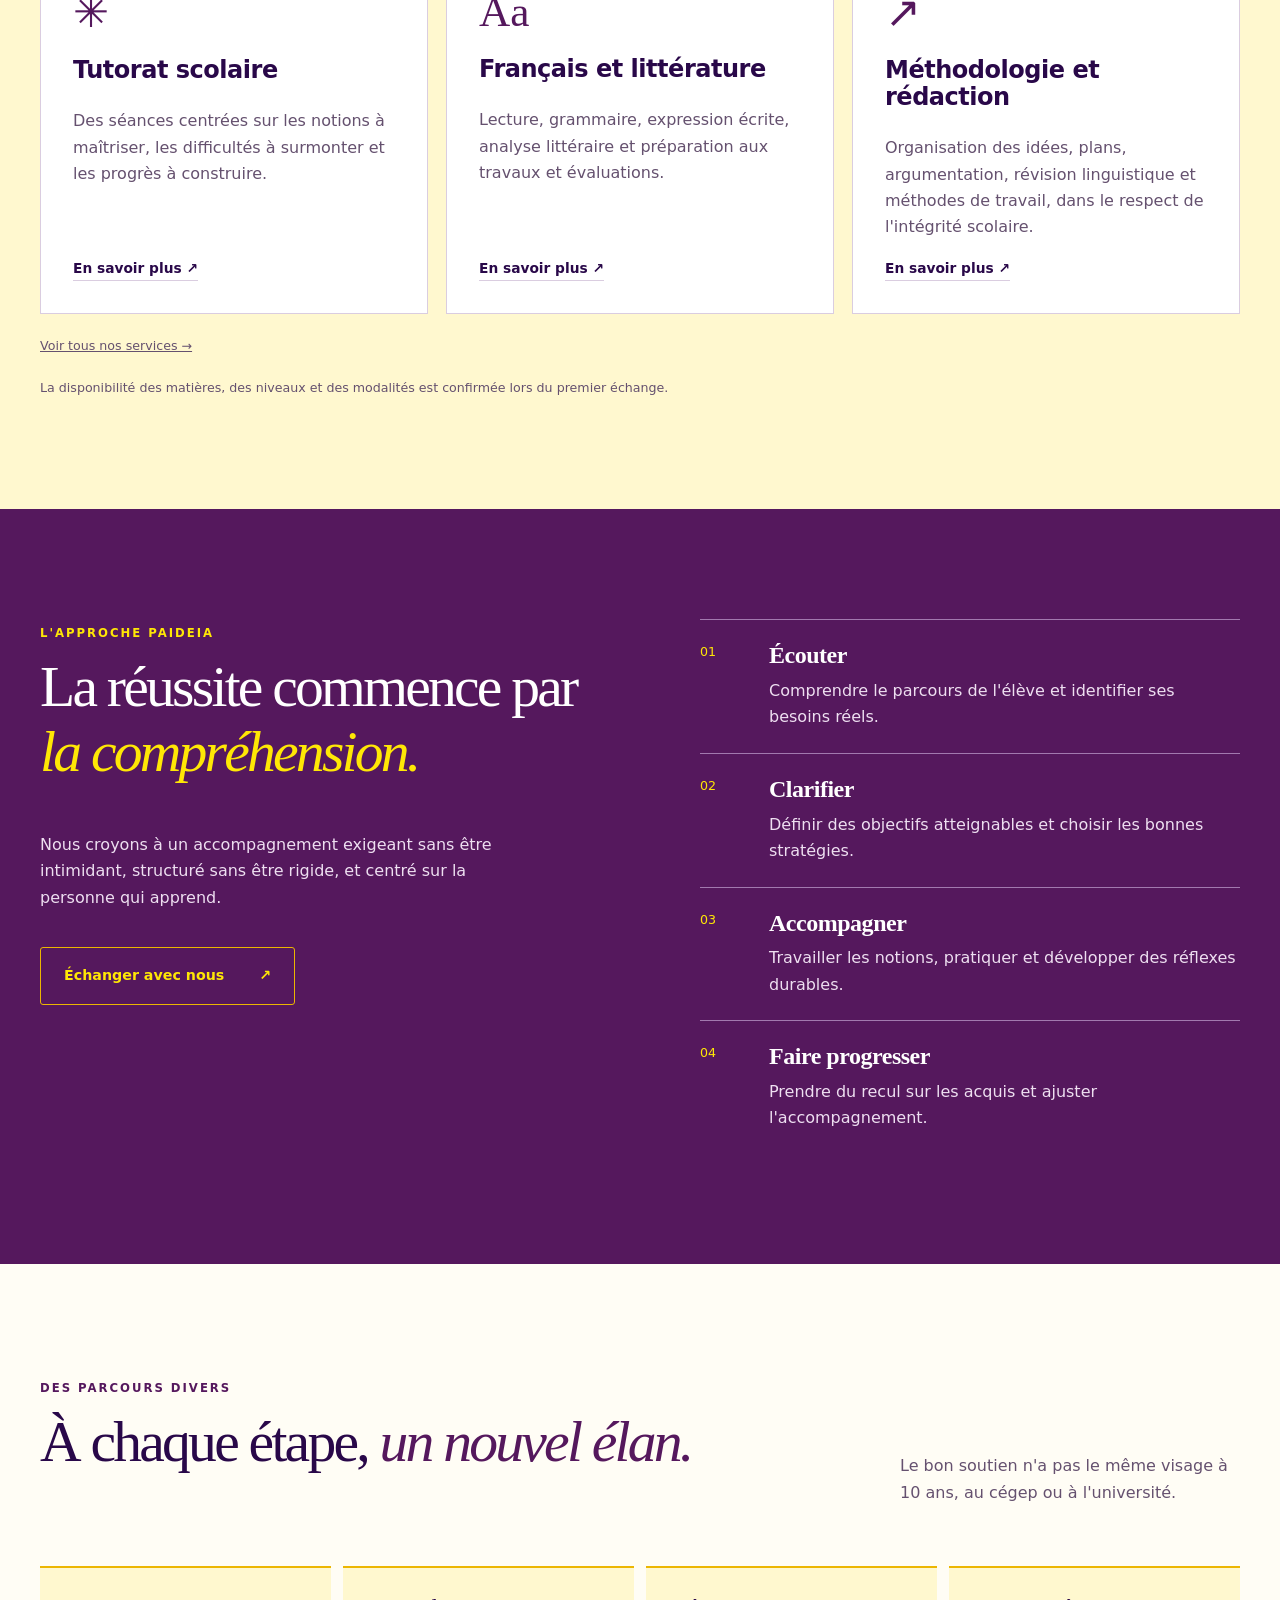
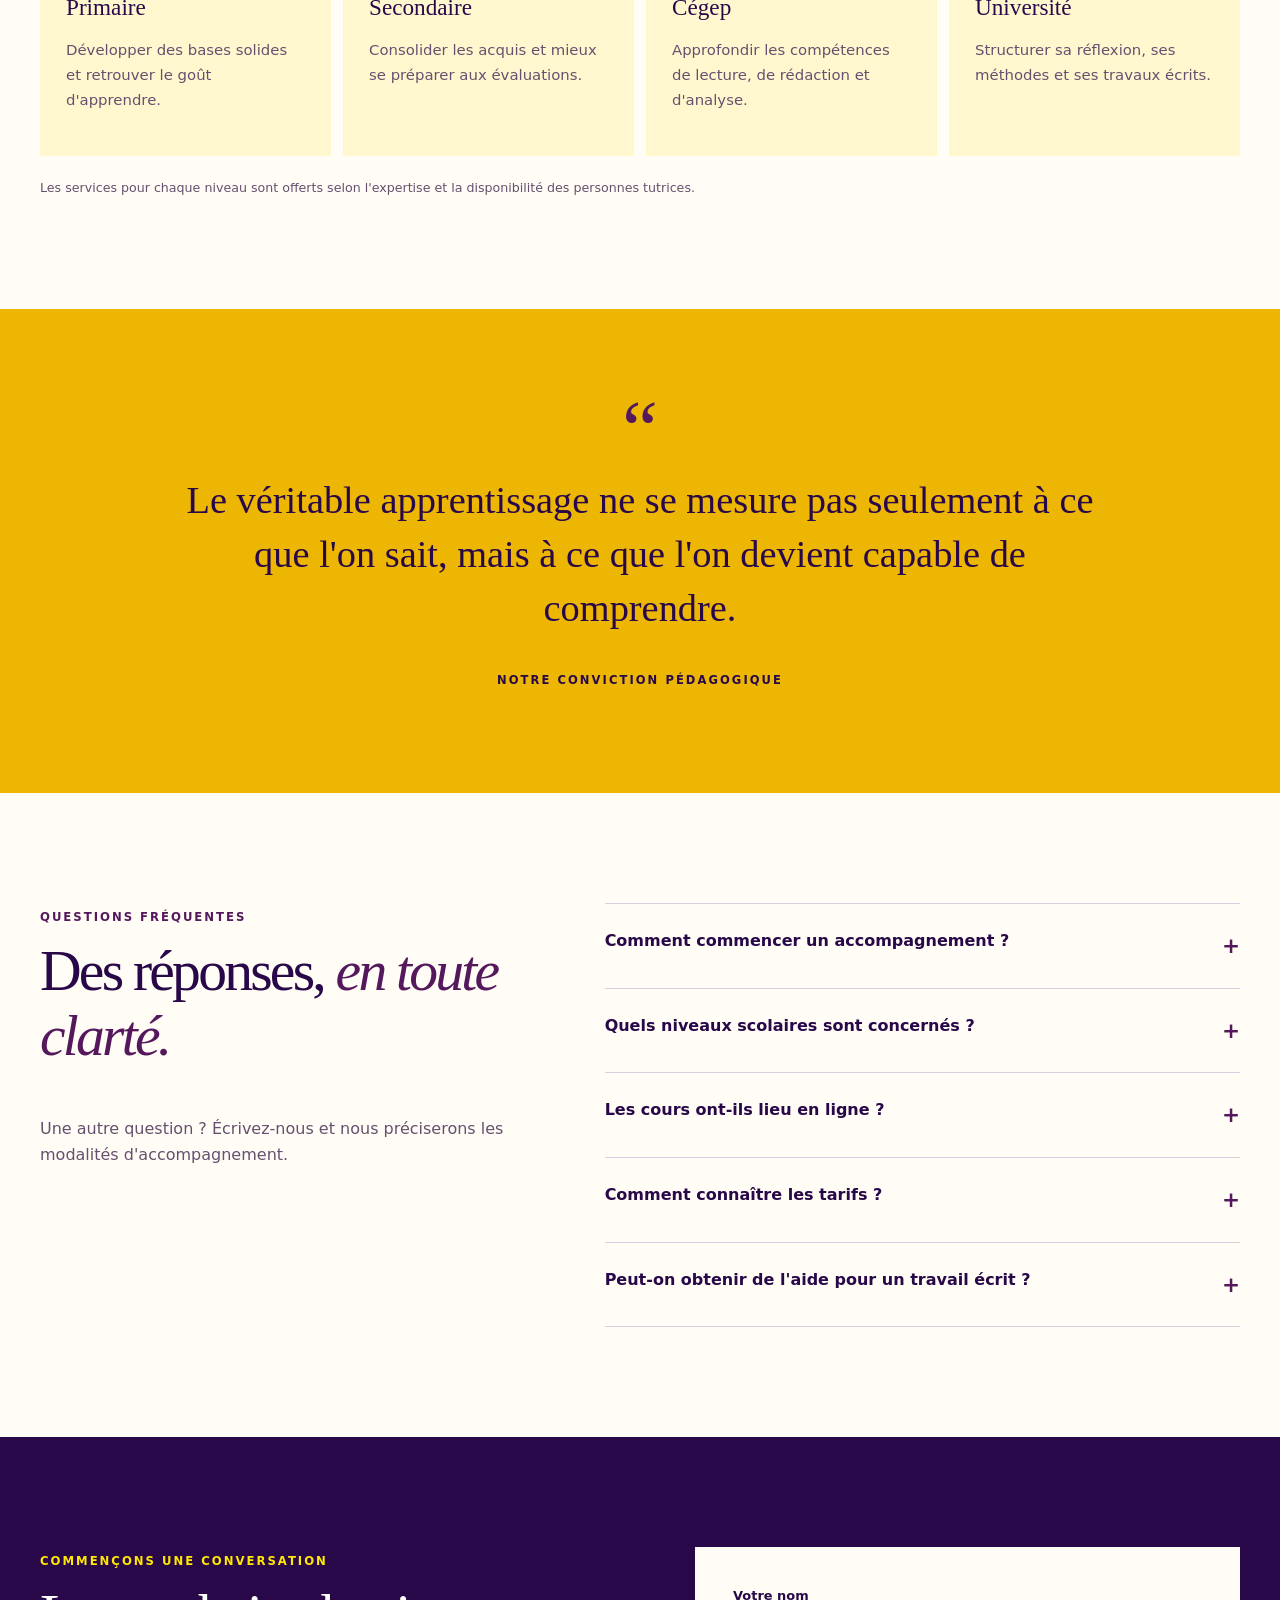
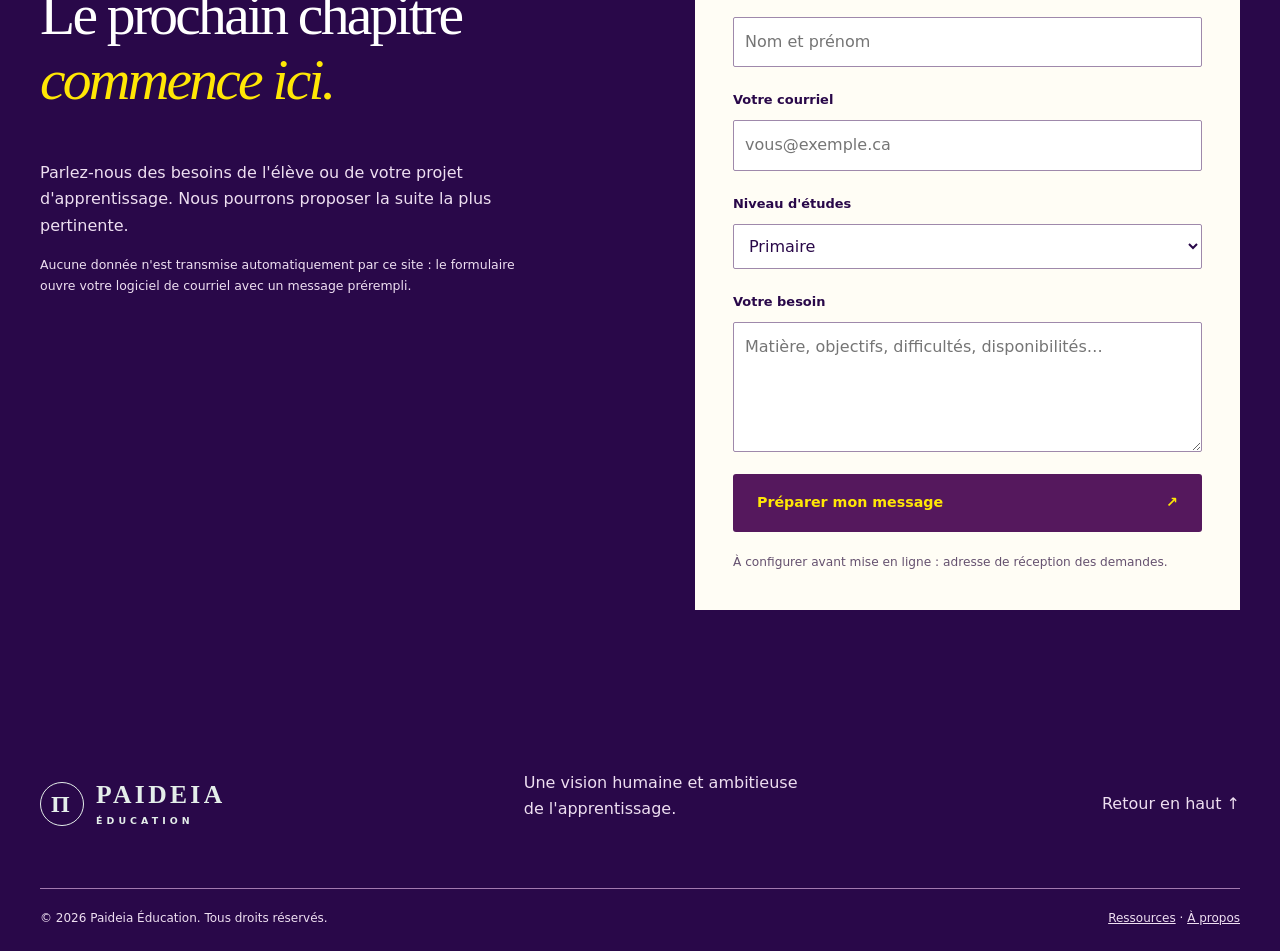
==== commit a8f87dce: "Rétablir la palette historique jaune et violet de Paideia" ====
--- a/index.html
+++ b/index.html
@@ -2,25 +2,25 @@
 <html lang="fr-CA">
 <head>
 <meta charset="utf-8"><meta name="viewport" content="width=device-width, initial-scale=1">
-<meta name="theme-color" content="#102d31">
+<meta name="theme-color" content="#55185d">
 <meta name="description" content="Paideia Éducation : accompagnement scolaire personnalisé, tutorat en français, littérature et autres matières, méthodologie et soutien à la rédaction au Québec.">
 <link rel="canonical" href="https://paideiaeducation.ca/">
 <meta property="og:type" content="website"><meta property="og:locale" content="fr_CA">
 <meta property="og:title" content="Paideia Éducation | Apprendre avec confiance">
 <meta property="og:description" content="Un accompagnement rigoureux, humain et adapté à chaque parcours scolaire.">
 <meta property="og:url" content="https://paideiaeducation.ca/">
-<link rel="icon" href="/favicon.svg" type="image/svg+xml">
-<link rel="stylesheet" href="/styles.css">
-<script defer src="/main.js"></script>
+<link rel="icon" href="./favicon.svg" type="image/svg+xml">
+<link rel="stylesheet" href="./styles.css">
+<script defer src="./site-config.js"></script><script defer src="./main.js"></script>
 <script type="application/ld+json">{"@context":"https://schema.org","@type":"EducationalOrganization","name":"Paideia Éducation","url":"https://paideiaeducation.ca/","description":"Services de tutorat et d'accompagnement scolaire personnalisés au Québec.","areaServed":{"@type":"AdministrativeArea","name":"Québec"},"inLanguage":"fr-CA"}</script>
 <title>Paideia Éducation | Tutorat et accompagnement scolaire au Québec</title>
 </head>
 <body>
 <a class="skip" href="#contenu">Aller au contenu</a>
 <header class="header"><div class="container nav">
-<a class="brand" href="/" aria-label="Paideia Éducation — Accueil"><span class="mark" aria-hidden="true">Π</span><span>PAIDEIA<small>ÉDUCATION</small></span></a>
+<a class="brand" href="./" aria-label="Paideia Éducation — Accueil"><span class="mark" aria-hidden="true">Π</span><span>PAIDEIA<small>ÉDUCATION</small></span></a>
 <button class="menu-toggle" id="menu-toggle" aria-expanded="false" aria-controls="navlinks" aria-label="Ouvrir le menu">☰</button>
-<nav id="navlinks" aria-label="Navigation principale"><a href="/services/">Services</a><a href="/approche.html">Notre approche</a><a href="/a-propos.html">À propos</a><a href="/ressources/">Ressources</a><a class="nav-cta" href="/#contact">Nous joindre <span aria-hidden="true">↗</span></a></nav>
+<nav id="navlinks" aria-label="Navigation principale"><a href="./services/">Services</a><a href="./approche.html">Notre approche</a><a href="./a-propos.html">À propos</a><a href="./ressources/">Ressources</a><a class="nav-cta" href="./#contact">Nous joindre <span aria-hidden="true">↗</span></a></nav>
 </div></header>
 <main id="contenu">
 <section class="hero"><div class="container hero-grid"><div><span class="eyebrow"><span class="dot"></span> Le savoir comme horizon</span>
@@ -29,13 +29,13 @@
 <div class="actions"><a href="#contact" class="button primary">Parlons de vos objectifs <span aria-hidden="true">↗</span></a><a class="text-link" href="#services">Découvrir nos services <span aria-hidden="true">↓</span></a></div>
 <div class="hero-notes"><span>Une approche personnalisée</span><span>Un dialogue à chaque étape</span><span>Des objectifs concrets</span></div>
 </div><div class="hero-art" aria-label="Illustration abstraite inspirée du savoir"><div class="art-orbit orbit-one"></div><div class="art-orbit orbit-two"></div><div class="art-sun"></div><div class="art-column"></div><div class="art-quote">« L’éducation n’est pas seulement une préparation à la vie : elle en fait partie. »</div><div class="art-number">01 — PENSER, COMPRENDRE, GRANDIR</div></div></div></section>
-<section class="intro section"><div class="container intro-grid"><div><p class="eyebrow">Une éducation qui a du sens</p><h2>Chaque élève mérite une façon <em>d'apprendre qui lui ressemble.</em></h2></div><div><p>Il n'existe pas un seul chemin vers la réussite. Chez Paideia, nous privilégions l'écoute, la clarté des explications et des outils que l'élève pourra réutiliser de manière autonome.</p><a href="/approche.html" class="under-link">Notre philosophie <span aria-hidden="true">↗</span></a></div></div></section>
+<section class="intro section"><div class="container intro-grid"><div><p class="eyebrow">Une éducation qui a du sens</p><h2>Chaque élève mérite une façon <em>d'apprendre qui lui ressemble.</em></h2></div><div><p>Il n'existe pas un seul chemin vers la réussite. Chez Paideia, nous privilégions l'écoute, la clarté des explications et des outils que l'élève pourra réutiliser de manière autonome.</p><a href="./approche.html" class="under-link">Notre philosophie <span aria-hidden="true">↗</span></a></div></div></section>
 <section id="services" class="section services"><div class="container"><div class="section-head"><div><p class="eyebrow">Notre expertise</p><h2>Des services pour <em>aller plus loin.</em></h2></div><p>Un soutien adapté aux besoins, qu'il s'agisse de consolider des acquis, de gagner en assurance ou de relever un nouveau défi.</p></div>
 <div class="cards">
-<article class="service-card"><span class="card-num">01 / APPRENDRE</span><div class="service-icon" aria-hidden="true">✳</div><h3>Tutorat scolaire</h3><p>Des séances centrées sur les notions à maîtriser, les difficultés à surmonter et les progrès à construire.</p><a href="/services/tutorat.html" aria-label="Découvrir le tutorat scolaire">En savoir plus <span aria-hidden="true">↗</span></a></article>
-<article class="service-card"><span class="card-num">02 / S'EXPRIMER</span><div class="service-icon" aria-hidden="true">Aa</div><h3>Français et littérature</h3><p>Lecture, grammaire, expression écrite, analyse littéraire et préparation aux travaux et évaluations.</p><a href="/services/francais-litterature.html" aria-label="Découvrir le tutorat en français">En savoir plus <span aria-hidden="true">↗</span></a></article>
-<article class="service-card"><span class="card-num">03 / STRUCTURER</span><div class="service-icon" aria-hidden="true">↗</div><h3>Méthodologie et rédaction</h3><p>Organisation des idées, plans, argumentation, révision linguistique et méthodes de travail, dans le respect de l'intégrité scolaire.</p><a href="/services/methodologie-redaction.html" aria-label="Découvrir l'accompagnement méthodologique">En savoir plus <span aria-hidden="true">↗</span></a></article>
-</div><p class="footnote"><a href="/services/">Voir tous nos services →</a></p><p class="footnote">La disponibilité des matières, des niveaux et des modalités est confirmée lors du premier échange.</p>
+<article class="service-card"><span class="card-num">01 / APPRENDRE</span><div class="service-icon" aria-hidden="true">✳</div><h3>Tutorat scolaire</h3><p>Des séances centrées sur les notions à maîtriser, les difficultés à surmonter et les progrès à construire.</p><a href="./services/tutorat.html" aria-label="Découvrir le tutorat scolaire">En savoir plus <span aria-hidden="true">↗</span></a></article>
+<article class="service-card"><span class="card-num">02 / S'EXPRIMER</span><div class="service-icon" aria-hidden="true">Aa</div><h3>Français et littérature</h3><p>Lecture, grammaire, expression écrite, analyse littéraire et préparation aux travaux et évaluations.</p><a href="./services/francais-litterature.html" aria-label="Découvrir le tutorat en français">En savoir plus <span aria-hidden="true">↗</span></a></article>
+<article class="service-card"><span class="card-num">03 / STRUCTURER</span><div class="service-icon" aria-hidden="true">↗</div><h3>Méthodologie et rédaction</h3><p>Organisation des idées, plans, argumentation, révision linguistique et méthodes de travail, dans le respect de l'intégrité scolaire.</p><a href="./services/methodologie-redaction.html" aria-label="Découvrir l'accompagnement méthodologique">En savoir plus <span aria-hidden="true">↗</span></a></article>
+</div><p class="footnote"><a href="./services/">Voir tous nos services →</a></p><p class="footnote">La disponibilité des matières, des niveaux et des modalités est confirmée lors du premier échange.</p>
 </div></section>
 <section id="approche" class="section approach"><div class="container approach-grid"><div><p class="eyebrow light">L'approche Paideia</p><h2>La réussite commence par <em>la compréhension.</em></h2><p>Nous croyons à un accompagnement exigeant sans être intimidant, structuré sans être rigide, et centré sur la personne qui apprend.</p><a class="button outline" href="#contact">Échanger avec nous <span aria-hidden="true">↗</span></a></div><div class="steps">
 <div><span>01</span><div><h3>Écouter</h3><p>Comprendre le parcours de l'élève et identifier ses besoins réels.</p></div></div>
@@ -60,5 +60,5 @@
 <p id="form-status" role="status" aria-live="polite"></p><p class="form-notice">À configurer avant mise en ligne : adresse de réception des demandes.</p>
 </form></div></section>
 </main>
-<footer class="footer"><div class="container footer-top"><a class="brand" href="/"><span class="mark">Π</span><span>PAIDEIA<small>ÉDUCATION</small></span></a><p>Une vision humaine et ambitieuse de l'apprentissage.</p><a href="#contenu">Retour en haut ↑</a></div><div class="container footer-bottom"><span>© <span id="year"></span> Paideia Éducation. Tous droits réservés.</span><span><a href="/ressources/">Ressources</a> · <a href="/a-propos.html">À propos</a></span></div></footer>
-</body></html>+<footer class="footer"><div class="container footer-top"><a class="brand" href="./"><span class="mark">Π</span><span>PAIDEIA<small>ÉDUCATION</small></span></a><p>Une vision humaine et ambitieuse de l'apprentissage.</p><a href="#contenu">Retour en haut ↑</a></div><div class="container footer-bottom"><span>© <span id="year"></span> Paideia Éducation. Tous droits réservés.</span><span><a href="./ressources/">Ressources</a> · <a href="./a-propos.html">À propos</a></span></div></footer>
+</body></html>
--- a/styles.css
+++ b/styles.css
@@ -1 +1,24 @@
-:root{--ink:#102d31;--cream:#f6f2e9;--paper:#fffdfa;--teal:#bddfd2;--gold:#bd9457;--muted:#647276;--line:#d9dfdb}*{box-sizing:border-box}html{scroll-behavior:smooth;scroll-padding-top:90px}body{margin:0;background:var(--paper);color:var(--ink);font:16px/1.65 system-ui,-apple-system,BlinkMacSystemFont,"Segoe UI",sans-serif}h1,h2,h3,p{margin-top:0}h1,h2,h3{line-height:1.12}h1,h2,.quote-band blockquote{font-family:Georgia,"Times New Roman",serif;font-weight:400}h1{font-size:clamp(3.5rem,7.1vw,7.7rem);letter-spacing:-.055em}h2{font-size:clamp(2.5rem,4.5vw,5rem);letter-spacing:-.048em}h3{font-size:1.5rem;letter-spacing:-.02em}em{color:#a88045;font-weight:400}a{color:inherit}button,input,textarea,select{font:inherit}button,a,input,textarea,select,summary{outline-offset:4px}:focus-visible{outline:3px solid #cc9b51}.container{width:min(1200px,calc(100% - 48px));margin-inline:auto}.section{padding:110px 0}.eyebrow{font-size:.73rem;letter-spacing:.17em;text-transform:uppercase;font-weight:700;color:#477e70;display:inline-flex;align-items:center;gap:12px}.dot{width:7px;height:7px;background:#477e70;border-radius:50%}.light{color:var(--teal)}.header{position:sticky;top:0;background:rgba(255,253,250,.96);backdrop-filter:blur(14px);z-index:10;border-bottom:1px solid #e6e7e0}.nav{min-height:80px;display:flex;justify-content:space-between;align-items:center;gap:28px}.brand{text-decoration:none;display:inline-flex;gap:12px;align-items:center;font-family:Georgia,serif;font-size:1.6rem;letter-spacing:.13em;line-height:1;font-weight:700}.brand small{display:block;font:600 .59rem system-ui,sans-serif;letter-spacing:.43em;margin-top:8px}.mark{width:44px;height:44px;border:1px solid currentColor;border-radius:50%;display:grid;place-items:center;font-size:1.5rem}.nav nav{display:flex;align-items:center;gap:29px}.nav nav a{text-decoration:none;font-size:.89rem;font-weight:600}.nav nav a:hover,.text-link:hover,.under-link:hover{color:#906e38}.nav-cta{background:var(--ink);color:white!important;padding:11px 18px;border-radius:3px}.menu-toggle{display:none;background:none;border:0;font-size:1.7rem;cursor:pointer}.hero{background:var(--cream);overflow:hidden}.hero-grid{min-height:690px;display:grid;grid-template-columns:1.24fr .76fr;gap:35px;align-items:center}.hero h1{margin:29px 0}.lead{max-width:585px;font-size:1.2rem;color:#40575b}.actions{display:flex;align-items:center;flex-wrap:wrap;gap:25px;margin:37px 0 60px}.button{border:1px solid transparent;display:inline-flex;justify-content:space-between;gap:35px;align-items:center;padding:16px 23px;text-decoration:none;border-radius:3px;font-weight:700;cursor:pointer;font-size:.89rem}.button.primary{background:var(--ink);color:white}.button.primary:hover,.nav-cta:hover{background:#245359}.button.outline{color:white;border-color:#8aa6a3}.text-link,.under-link{font-weight:700;text-decoration:none;border-bottom:1px solid currentColor;padding-bottom:6px;font-size:.91rem}.hero-notes{display:flex;gap:17px;flex-wrap:wrap}.hero-notes span{font-size:.73rem;color:#647276;text-transform:uppercase;letter-spacing:.08em}.hero-notes span:not(:last-child):after{content:" ·";margin-left:10px;color:#bc955e}.hero-art{position:relative;min-height:575px;border-radius:210px 210px 6px 6px;background:linear-gradient(155deg,#a5c8bd,#527d76 68%,#193e41);overflow:hidden;isolation:isolate;display:flex;flex-direction:column;justify-content:flex-end;padding:36px}.art-orbit{border:1px solid rgba(255,255,255,.45);position:absolute;border-radius:50%;height:380px;width:380px;left:50%;top:40%;transform:translate(-50%,-50%)}.orbit-two{width:510px;height:510px}.art-sun{position:absolute;width:170px;height:170px;background:#e2b972;border-radius:50%;left:55%;top:17%;box-shadow:0 0 80px #d5af7d55}.art-column{position:absolute;width:165px;height:280px;left:42%;top:37%;background:repeating-linear-gradient(90deg,#f2ebd8 0 21px,#ccc4af 22px 27px);clip-path:polygon(0 10%,100% 10%,100% 95%,0 95%);transform:rotate(-10deg);box-shadow:30px 20px 10px #183e41}.art-quote{z-index:1;color:white;font:italic 1.5rem/1.4 Georgia,serif;max-width:340px;text-shadow:0 2px 9px #113739}.art-number{z-index:1;margin-top:25px;color:#e1e9df;font-size:.61rem;letter-spacing:.2em}.intro{background:white}.intro-grid{display:grid;grid-template-columns:1.25fr .75fr;gap:90px;align-items:end}.intro-grid p:not(.eyebrow){font-size:1.16rem;color:#53666a}.section-head{display:flex;justify-content:space-between;align-items:end;gap:70px;margin-bottom:44px}.section-head>*{max-width:740px}.section-head>p{max-width:340px;color:#53666a}.services{background:#f0f2ee}.cards{display:grid;grid-template-columns:repeat(3,1fr);gap:18px}.service-card{background:white;padding:32px;min-height:370px;display:flex;align-items:start;flex-direction:column;border:1px solid #e0e5df;transition:transform .2s,border-color .2s}.service-card:hover{transform:translateY(-5px);border-color:#a4bcb2}.card-num{font-size:.7rem;letter-spacing:.13em;color:#6e8980;font-weight:700}.service-icon{font:2.7rem Georgia,serif;color:#b08b58;margin:30px 0 20px}.service-card p{color:#56686a}.service-card a{margin-top:auto;font-weight:700;text-decoration:none;font-size:.86rem;border-bottom:1px solid #a3aca9}.footnote{font-size:.79rem;color:#65716f;margin:22px 0 0}.approach{background:var(--ink);color:white}.approach-grid{display:grid;grid-template-columns:1fr 1fr;gap:120px}.approach h2 em,.contact h2 em{color:#cdb48a}.approach-grid>div>p:not(.eyebrow){color:#bbcfcc;max-width:480px}.approach .button{margin-top:20px}.steps>div{display:grid;grid-template-columns:45px 1fr;gap:24px;border-top:1px solid #557175;padding:22px 0}.steps span{color:#ccab7b;font-size:.79rem}.steps h3{font-family:Georgia,serif;margin:0 0 9px}.steps p{color:#b5cac7;margin-bottom:0}.audiences{display:grid;grid-template-columns:repeat(4,1fr);gap:12px}.audiences>div{border-top:2px solid #b99c72;background:var(--cream);padding:26px;min-height:190px}.audiences strong{font:1.45rem Georgia,serif}.audiences p{color:#5f6c6c;font-size:.93rem;margin-top:15px}.quote-band{text-align:center;padding:92px 0;background:#dcebe5}.quote-band .container{max-width:930px}.quote-band span{font:5rem Georgia,serif;color:#719c8d;line-height:.7}.quote-band blockquote{font-size:clamp(1.65rem,3vw,2.8rem);line-height:1.4;margin:10px 0 35px}.quote-band p{letter-spacing:.18em;font-size:.72rem;font-weight:700}.faq-grid{display:grid;grid-template-columns:.85fr 1.15fr;gap:95px}.faq-grid>div>p:not(.eyebrow){color:#617372}.faq details{border-top:1px solid #ccd8d2;padding:24px 0}.faq details:last-child{border-bottom:1px solid #ccd8d2}.faq summary{cursor:pointer;font-weight:700;list-style:none;display:flex;justify-content:space-between;gap:15px}.faq summary:after{content:"+";font-size:1.35rem;color:#6c9a89}.faq details[open] summary:after{content:"−"}.faq details p{color:#5d6b6b;margin:18px 0 0}.contact{background:#163c40;color:white}.contact-grid{display:grid;grid-template-columns:1fr 1fr;gap:110px}.contact-grid>div>p:not(.eyebrow){color:#bed0cc;max-width:480px}.contact-grid .privacy-note{font-size:.78rem;color:#abc0bc}.contact-form{background:#fffdf7;padding:38px;color:var(--ink);display:grid;gap:10px}.contact-form label{font-weight:700;font-size:.81rem}.contact-form input,.contact-form textarea,.contact-form select{background:white;width:100%;border:1px solid #cbd5d0;padding:11px;border-radius:2px;margin-bottom:12px;color:var(--ink)}.contact-form button{width:100%}.contact-form p{font-size:.76rem;color:#61706d;margin:0}.contact-form #form-status{font-weight:700;color:#965b36}.footer{background:#102a2d;color:#e4eeea;padding:50px 0 22px}.footer-top{display:flex;align-items:center;justify-content:space-between;gap:25px;padding-bottom:50px}.footer-top p{max-width:280px}.footer-top>a:last-child{text-decoration:none}.footer-bottom{display:flex;justify-content:space-between;gap:25px;font-size:.75rem;border-top:1px solid #466366;padding-top:20px;color:#a5c0ba}.skip{position:absolute;top:-100px;left:15px;background:white;padding:8px;z-index:50}.skip:focus{top:12px}@media(max-width:900px){.nav nav{gap:14px}.hero-grid,.intro-grid,.approach-grid,.faq-grid,.contact-grid{grid-template-columns:1fr;gap:44px}.hero-grid{padding:70px 0}.hero-art{min-height:430px;max-width:570px;width:100%;margin:auto}.section-head{display:block}.section-head>p{max-width:560px}.audiences{grid-template-columns:repeat(2,1fr)}.approach-grid{gap:45px}}@media(max-width:650px){.container{width:min(100% - 32px,1200px)}.section{padding:72px 0}.nav{min-height:70px}.brand{font-size:1.15rem}.mark{width:35px;height:35px}.menu-toggle{display:block}.nav nav{display:none;position:absolute;top:70px;left:0;right:0;padding:25px 20px 30px;background:var(--paper);border-bottom:1px solid var(--line);flex-direction:column;align-items:stretch}.nav nav.is-open{display:flex}.hero-grid{padding:60px 0}.hero h1{font-size:clamp(3rem,12vw,4.9rem)}.lead{font-size:1.06rem}.actions{margin-bottom:35px}.hero-art{min-height:400px}.cards,.audiences{grid-template-columns:1fr}.service-card{min-height:290px}.footer-top,.footer-bottom{align-items:start;flex-direction:column}.contact-form{padding:23px}.intro-grid{gap:10px}}@media(prefers-reduced-motion:reduce){html{scroll-behavior:auto}*,*:before,*:after{transition-duration:.01ms!important;animation-duration:.01ms!important}}+/* Palette historique Paideia, extraite du site WordPress fourni. */
+:root{
+--brand-yellow:#ffe705;
+--brand-gold:#ecb602;
+--brand-purple:#55185d;
+--brand-deep:#290849;
+--ink:var(--brand-deep);
+--cream:#fff8cf;
+--paper:#fffdf5;
+--highlight:var(--brand-yellow);
+--gold:var(--brand-gold);
+--muted:#65516f;
+--line:#dacde0;
+--on-dark:#eedff1;
+}
+*{box-sizing:border-box}html{scroll-behavior:smooth;scroll-padding-top:90px}body{margin:0;background:var(--paper);color:var(--ink);font:16px/1.65 system-ui,-apple-system,BlinkMacSystemFont,"Segoe UI",sans-serif}h1,h2,h3,p{margin-top:0}h1,h2,h3{line-height:1.12}h1,h2,.quote-band blockquote{font-family:Georgia,"Times New Roman",serif;font-weight:400}h1{font-size:clamp(3.5rem,7.1vw,7.7rem);letter-spacing:-.055em}h2{font-size:clamp(2.5rem,4.5vw,5rem);letter-spacing:-.048em}h3{font-size:1.5rem;letter-spacing:-.02em}em{color:var(--brand-purple);font-weight:400}a{color:inherit}button,input,textarea,select{font:inherit}button,a,input,textarea,select,summary{outline-offset:4px}:focus-visible{outline:3px solid var(--brand-purple)}.container{width:min(1200px,calc(100% - 48px));margin-inline:auto}.section{padding:110px 0}.eyebrow{font-size:.73rem;letter-spacing:.17em;text-transform:uppercase;font-weight:700;color:var(--brand-purple);display:inline-flex;align-items:center;gap:12px}.dot{width:7px;height:7px;background:var(--brand-purple);border-radius:50%}.light{color:var(--highlight)}.header{position:sticky;top:0;background:rgba(255,253,245,.96);backdrop-filter:blur(14px);z-index:10;border-bottom:1px solid var(--line)}.nav{min-height:80px;display:flex;justify-content:space-between;align-items:center;gap:28px}.brand{text-decoration:none;display:inline-flex;gap:12px;align-items:center;font-family:Georgia,serif;font-size:1.6rem;letter-spacing:.13em;line-height:1;font-weight:700}.brand small{display:block;font:600 .59rem system-ui,sans-serif;letter-spacing:.43em;margin-top:8px}.mark{width:44px;height:44px;border:1px solid currentColor;border-radius:50%;display:grid;place-items:center;font-size:1.5rem}.nav nav{display:flex;align-items:center;gap:29px}.nav nav a{text-decoration:none;font-size:.89rem;font-weight:600}.nav nav a:hover,.text-link:hover,.under-link:hover{color:var(--brand-purple)}.nav-cta{background:var(--brand-purple);color:var(--brand-yellow)!important;padding:11px 18px;border-radius:3px}.menu-toggle{display:none;background:none;border:0;font-size:1.7rem;cursor:pointer}.hero{background:var(--brand-yellow);overflow:hidden}.hero-grid{min-height:690px;display:grid;grid-template-columns:1.24fr .76fr;gap:35px;align-items:center}.hero h1{margin:29px 0}.lead{max-width:585px;font-size:1.2rem;color:var(--muted)}.actions{display:flex;align-items:center;flex-wrap:wrap;gap:25px;margin:37px 0 60px}.button{border:1px solid transparent;display:inline-flex;justify-content:space-between;gap:35px;align-items:center;padding:16px 23px;text-decoration:none;border-radius:3px;font-weight:700;cursor:pointer;font-size:.89rem}.button.primary{background:var(--brand-purple);color:var(--brand-yellow)}.button.primary:hover,.nav-cta:hover{background:var(--brand-deep)}.button.outline{color:var(--brand-yellow);border-color:var(--gold)}.text-link,.under-link{font-weight:700;text-decoration:none;border-bottom:1px solid currentColor;padding-bottom:6px;font-size:.91rem}.hero-notes{display:flex;gap:17px;flex-wrap:wrap}.hero-notes span{font-size:.73rem;color:var(--muted);text-transform:uppercase;letter-spacing:.08em}.hero-notes span:not(:last-child):after{content:" ·";margin-left:10px;color:var(--brand-purple)}.hero-art{position:relative;min-height:575px;border-radius:210px 210px 6px 6px;background:linear-gradient(155deg,#885394,var(--brand-purple) 68%,var(--brand-deep));overflow:hidden;isolation:isolate;display:flex;flex-direction:column;justify-content:flex-end;padding:36px}.art-orbit{border:1px solid rgba(255,255,255,.45);position:absolute;border-radius:50%;height:380px;width:380px;left:50%;top:40%;transform:translate(-50%,-50%)}.orbit-two{width:510px;height:510px}.art-sun{position:absolute;width:170px;height:170px;background:var(--brand-yellow);border-radius:50%;left:55%;top:17%;box-shadow:0 0 80px #ecb60255}.art-column{position:absolute;width:165px;height:280px;left:42%;top:37%;background:repeating-linear-gradient(90deg,var(--cream) 0 21px,var(--brand-gold) 22px 27px);clip-path:polygon(0 10%,100% 10%,100% 95%,0 95%);transform:rotate(-10deg);box-shadow:30px 20px 10px var(--brand-deep)}.art-quote{z-index:1;color:white;font:italic 1.5rem/1.4 Georgia,serif;max-width:340px;text-shadow:0 2px 9px var(--brand-deep)}.art-number{z-index:1;margin-top:25px;color:var(--on-dark);font-size:.61rem;letter-spacing:.2em}.intro{background:white}.intro-grid{display:grid;grid-template-columns:1.25fr .75fr;gap:90px;align-items:end}.intro-grid p:not(.eyebrow){font-size:1.16rem;color:var(--muted)}.section-head{display:flex;justify-content:space-between;align-items:end;gap:70px;margin-bottom:44px}.section-head>*{max-width:740px}.section-head>p{max-width:340px;color:var(--muted)}.services{background:var(--cream)}.cards{display:grid;grid-template-columns:repeat(3,1fr);gap:18px}.service-card{background:white;padding:32px;min-height:370px;display:flex;align-items:start;flex-direction:column;border:1px solid var(--line);transition:transform .2s,border-color .2s}.service-card:hover{transform:translateY(-5px);border-color:var(--brand-purple)}.card-num{font-size:.7rem;letter-spacing:.13em;color:var(--brand-purple);font-weight:700}.service-icon{font:2.7rem Georgia,serif;color:var(--brand-purple);margin:30px 0 20px}.service-card p{color:var(--muted)}.service-card a{margin-top:auto;font-weight:700;text-decoration:none;font-size:.86rem;border-bottom:1px solid var(--line)}.footnote{font-size:.79rem;color:var(--muted);margin:22px 0 0}.approach{background:var(--brand-purple);color:white}.approach-grid{display:grid;grid-template-columns:1fr 1fr;gap:120px}.approach h2 em,.contact h2 em{color:var(--brand-yellow)}.approach-grid>div>p:not(.eyebrow){color:var(--on-dark);max-width:480px}.approach .button{margin-top:20px}.steps>div{display:grid;grid-template-columns:45px 1fr;gap:24px;border-top:1px solid #a279af;padding:22px 0}.steps span{color:var(--brand-yellow);font-size:.79rem}.steps h3{font-family:Georgia,serif;margin:0 0 9px}.steps p{color:var(--on-dark);margin-bottom:0}.audiences{display:grid;grid-template-columns:repeat(4,1fr);gap:12px}.audiences>div{border-top:2px solid var(--gold);background:var(--cream);padding:26px;min-height:190px}.audiences strong{font:1.45rem Georgia,serif}.audiences p{color:var(--muted);font-size:.93rem;margin-top:15px}.quote-band{text-align:center;padding:92px 0;background:var(--brand-gold)}.quote-band .container{max-width:930px}.quote-band span{font:5rem Georgia,serif;color:var(--brand-purple);line-height:.7}.quote-band blockquote{font-size:clamp(1.65rem,3vw,2.8rem);line-height:1.4;margin:10px 0 35px}.quote-band p{letter-spacing:.18em;font-size:.72rem;font-weight:700}.faq-grid{display:grid;grid-template-columns:.85fr 1.15fr;gap:95px}.faq-grid>div>p:not(.eyebrow){color:var(--muted)}.faq details{border-top:1px solid var(--line);padding:24px 0}.faq details:last-child{border-bottom:1px solid var(--line)}.faq summary{cursor:pointer;font-weight:700;list-style:none;display:flex;justify-content:space-between;gap:15px}.faq summary:after{content:"+";font-size:1.35rem;color:var(--brand-purple)}.faq details[open] summary:after{content:"−"}.faq details p{color:var(--muted);margin:18px 0 0}.contact{background:var(--brand-deep);color:white}.contact-grid{display:grid;grid-template-columns:1fr 1fr;gap:110px}.contact-grid>div>p:not(.eyebrow){color:var(--on-dark);max-width:480px}.contact-grid .privacy-note{font-size:.78rem;color:var(--on-dark)}.contact-form{background:var(--paper);padding:38px;color:var(--ink);display:grid;gap:10px}.contact-form label{font-weight:700;font-size:.81rem}.contact-form input,.contact-form textarea,.contact-form select{background:white;width:100%;border:1px solid #9f89ab;padding:11px;border-radius:2px;margin-bottom:12px;color:var(--ink)}.contact-form button{width:100%}.contact-form p{font-size:.76rem;color:var(--muted);margin:0}.contact-form #form-status{font-weight:700;color:var(--brand-purple)}.footer{background:var(--brand-deep);color:var(--on-dark);padding:50px 0 22px}.footer-top{display:flex;align-items:center;justify-content:space-between;gap:25px;padding-bottom:50px}.footer-top p{max-width:280px}.footer-top>a:last-child{text-decoration:none}.footer-bottom{display:flex;justify-content:space-between;gap:25px;font-size:.75rem;border-top:1px solid #a279af;padding-top:20px;color:var(--on-dark)}.skip{position:absolute;top:-100px;left:15px;background:white;padding:8px;z-index:50}.skip:focus{top:12px}@media(max-width:900px){.nav nav{gap:14px}.hero-grid,.intro-grid,.approach-grid,.faq-grid,.contact-grid{grid-template-columns:1fr;gap:44px}.hero-grid{padding:70px 0}.hero-art{min-height:430px;max-width:570px;width:100%;margin:auto}.section-head{display:block}.section-head>p{max-width:560px}.audiences{grid-template-columns:repeat(2,1fr)}.approach-grid{gap:45px}}@media(max-width:650px){.container{width:min(100% - 32px,1200px)}.section{padding:72px 0}.nav{min-height:70px}.brand{font-size:1.15rem}.mark{width:35px;height:35px}.menu-toggle{display:block}.nav nav{display:none;position:absolute;top:70px;left:0;right:0;padding:25px 20px 30px;background:var(--paper);border-bottom:1px solid var(--line);flex-direction:column;align-items:stretch}.nav nav.is-open{display:flex}.hero-grid{padding:60px 0}.hero h1{font-size:clamp(3rem,12vw,4.9rem)}.lead{font-size:1.06rem}.actions{margin-bottom:35px}.hero-art{min-height:400px}.cards,.audiences{grid-template-columns:1fr}.service-card{min-height:290px}.footer-top,.footer-bottom{align-items:start;flex-direction:column}.contact-form{padding:23px}.intro-grid{gap:10px}}@media(prefers-reduced-motion:reduce){html{scroll-behavior:auto}*,*:before,*:after{transition-duration:.01ms!important;animation-duration:.01ms!important}}
+
+/* Le logo actuel conserve ses formes, sa typographie et ses couleurs. */
+.brand{color:#102d31}
+.footer .brand{color:#e4eeea}
+.button.outline:hover{background:var(--brand-yellow);color:var(--brand-deep);border-color:var(--brand-yellow)}
+.approach :focus-visible,.contact :focus-visible,.footer :focus-visible,.page-cta :focus-visible{outline-color:var(--brand-yellow)}
+
+.art-quote{background:rgba(41,8,73,.9);box-shadow:0 0 0 10px rgba(41,8,73,.9)}
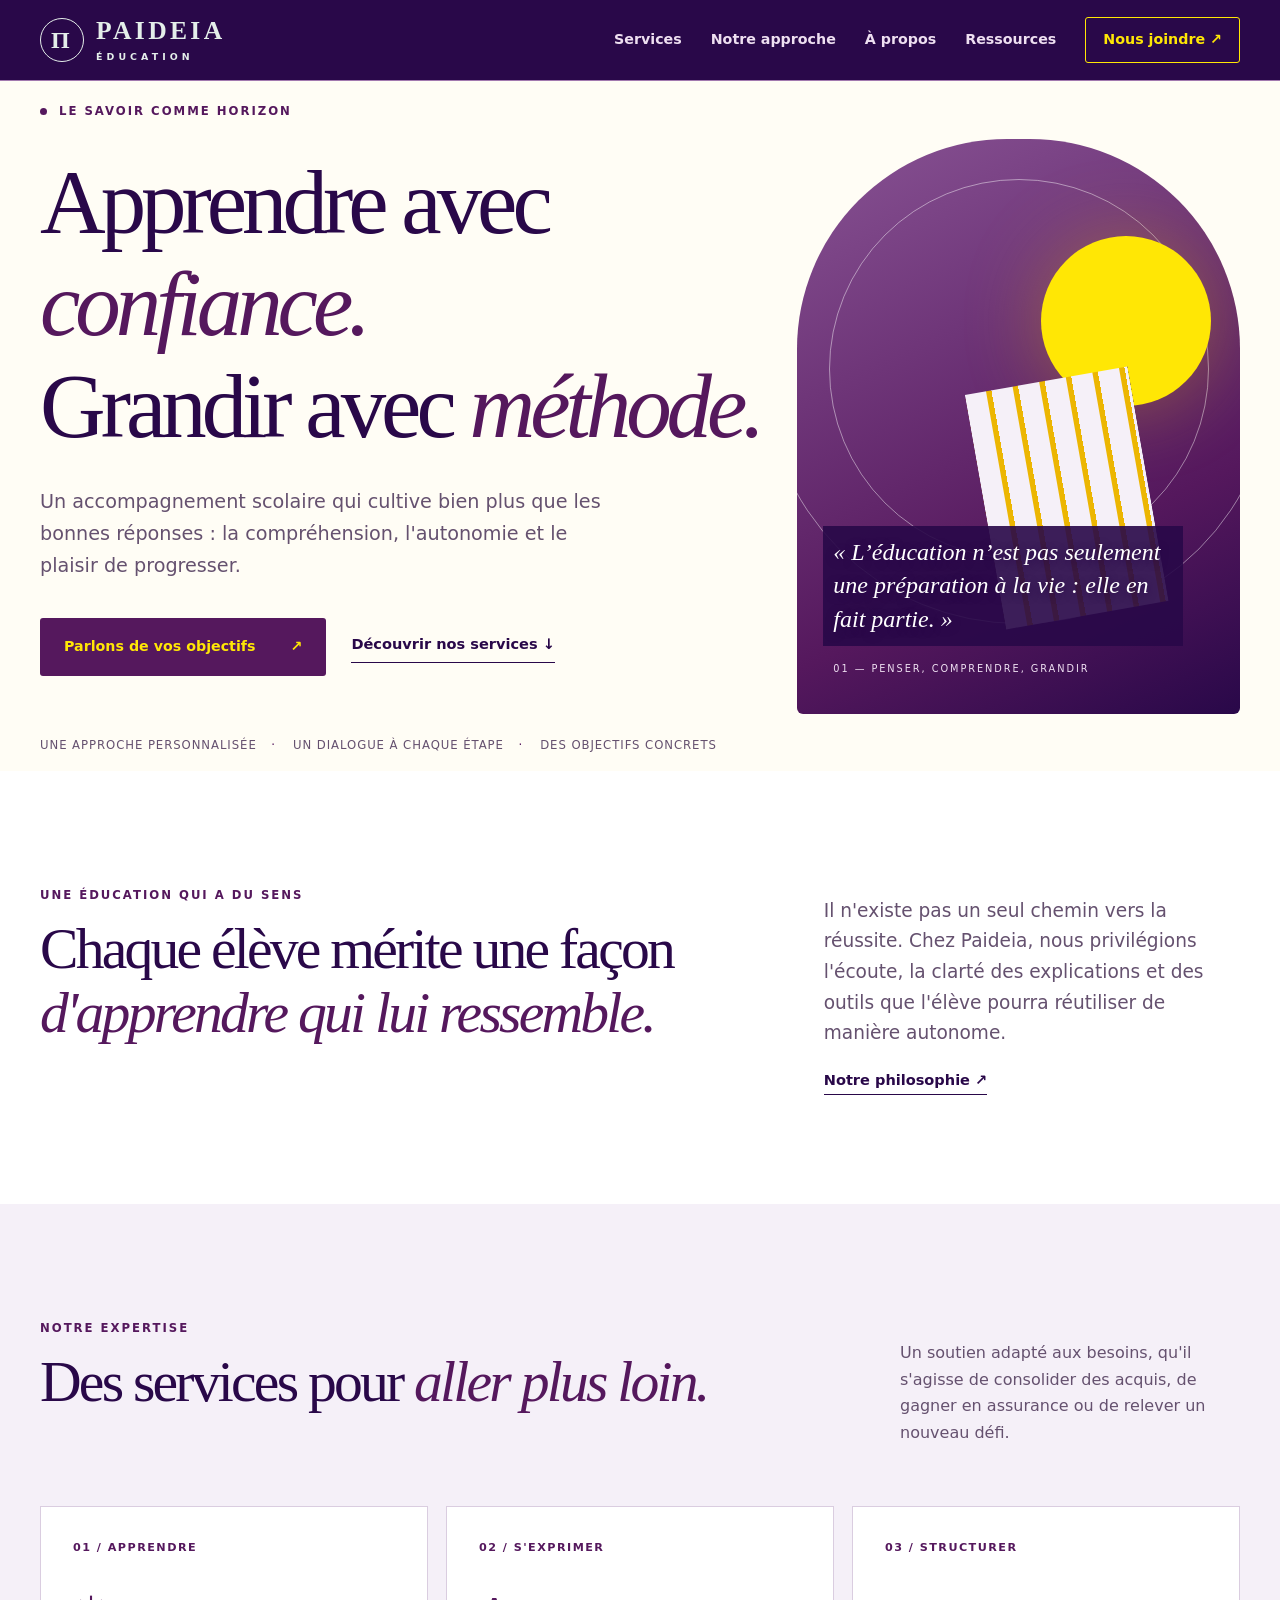
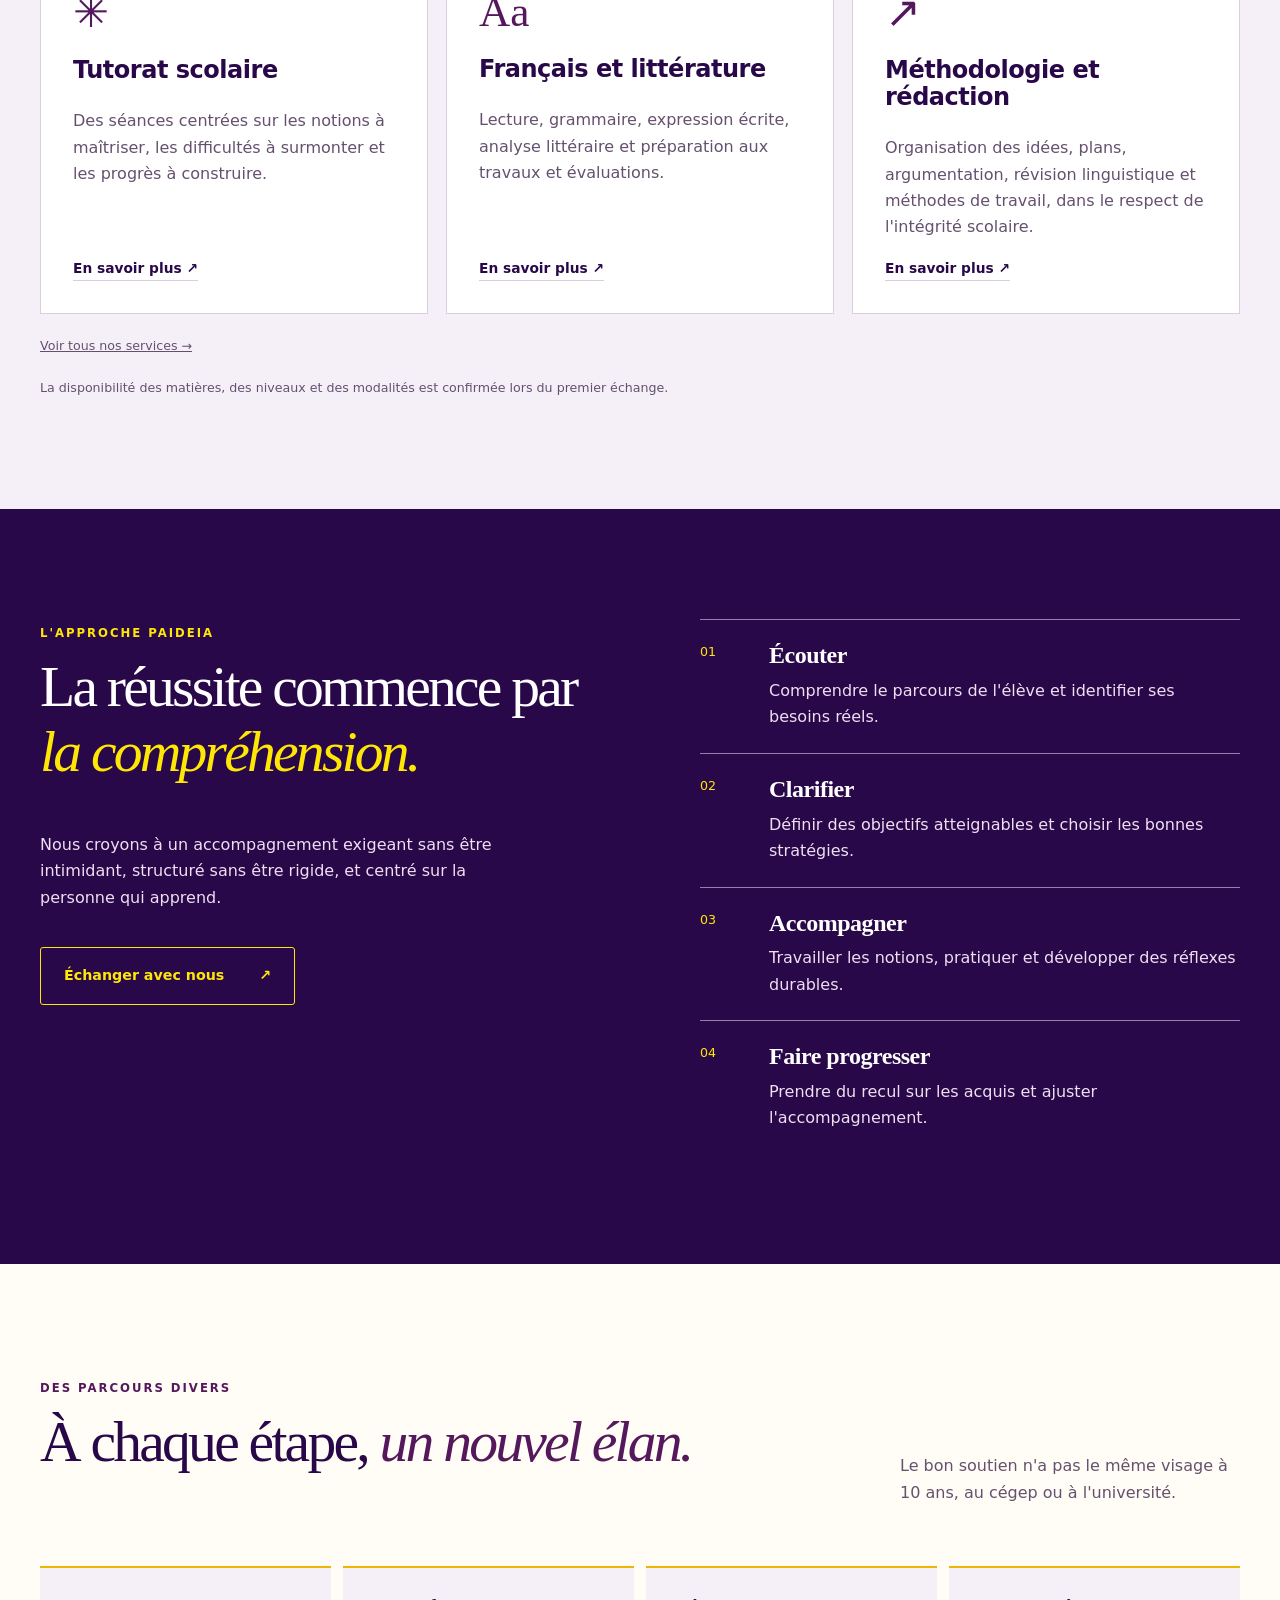
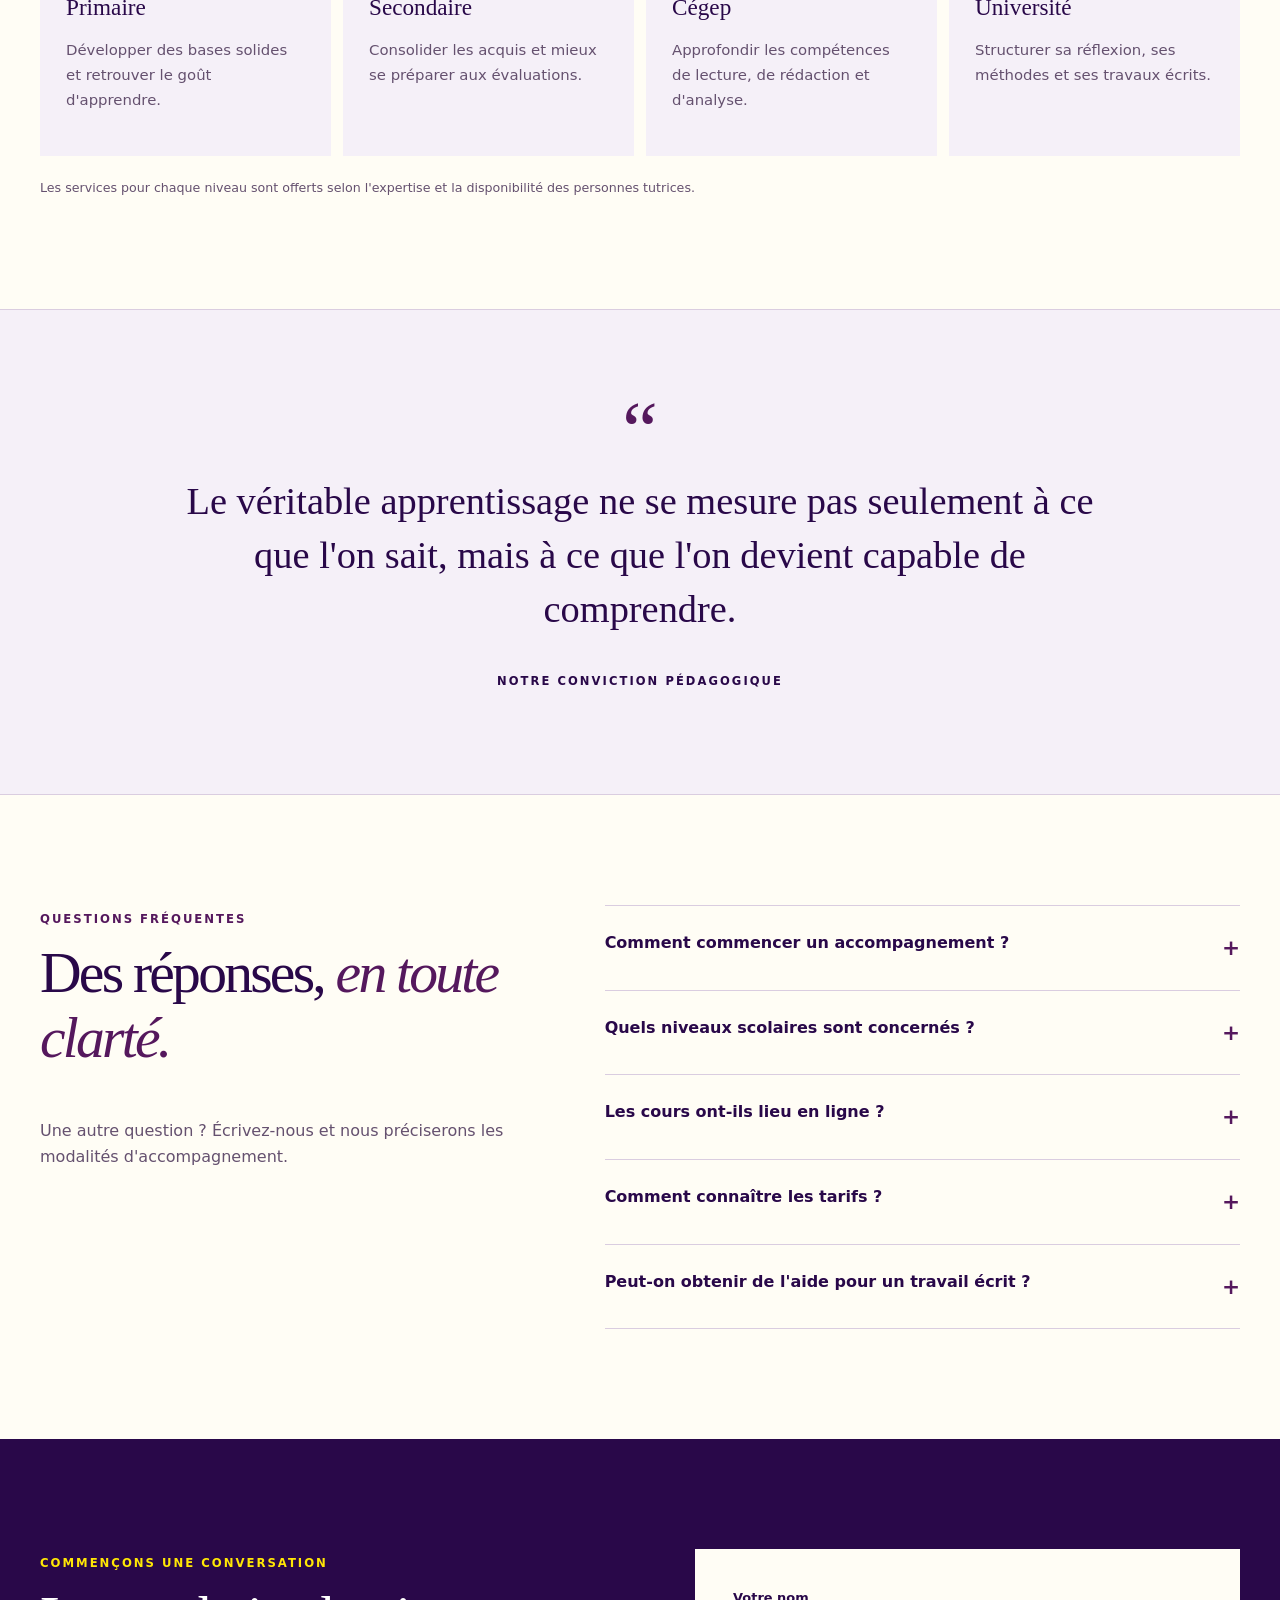
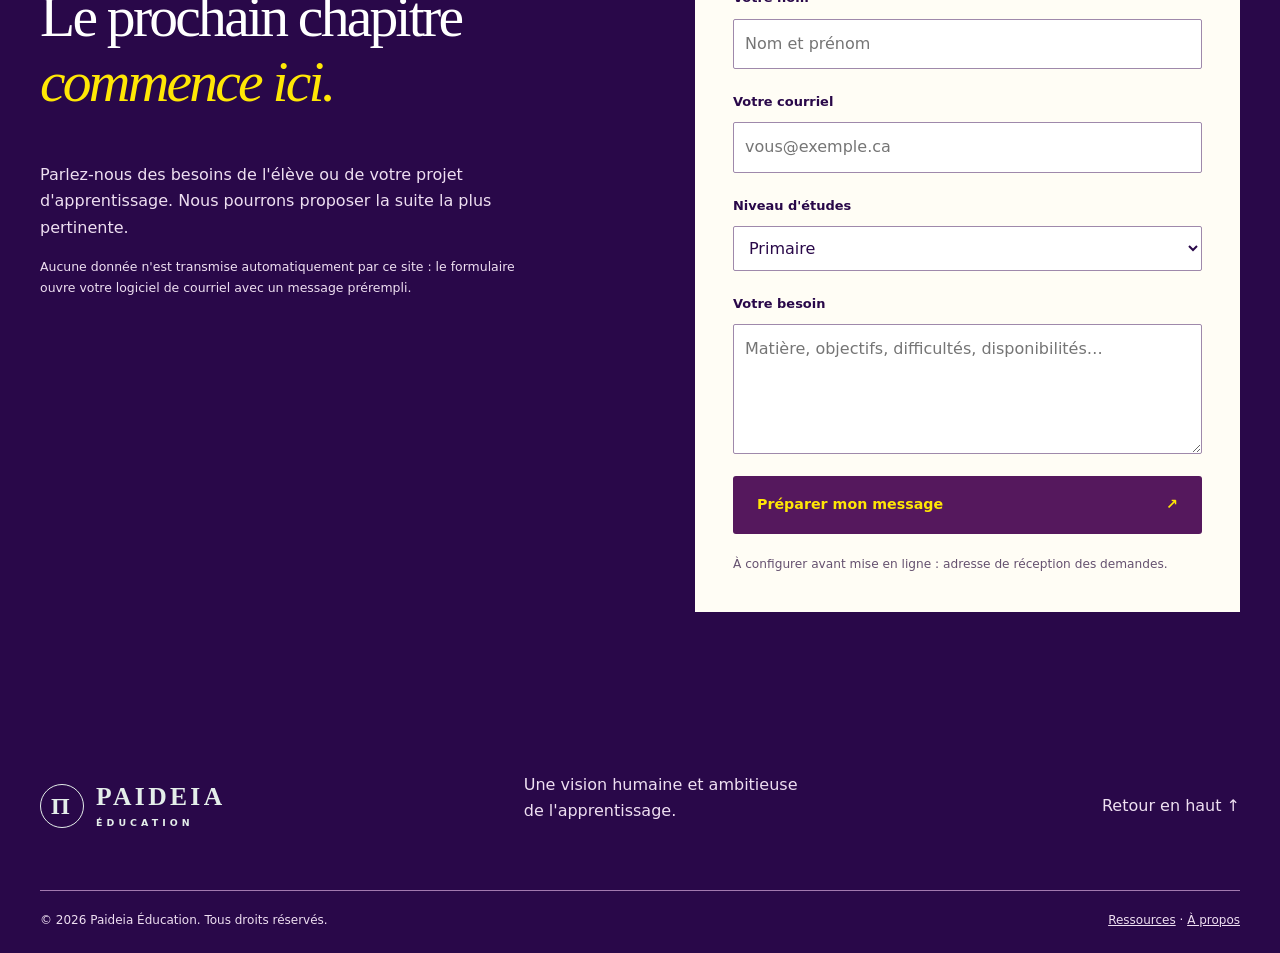
==== commit ddcbd77c: "Harmoniser le site autour du mauve profond et des accents jaunes" ====
--- a/index.html
+++ b/index.html
@@ -2,7 +2,7 @@
 <html lang="fr-CA">
 <head>
 <meta charset="utf-8"><meta name="viewport" content="width=device-width, initial-scale=1">
-<meta name="theme-color" content="#55185d">
+<meta name="theme-color" content="#290849">
 <meta name="description" content="Paideia Éducation : accompagnement scolaire personnalisé, tutorat en français, littérature et autres matières, méthodologie et soutien à la rédaction au Québec.">
 <link rel="canonical" href="https://paideiaeducation.ca/">
 <meta property="og:type" content="website"><meta property="og:locale" content="fr_CA">
@@ -10,8 +10,8 @@
 <meta property="og:description" content="Un accompagnement rigoureux, humain et adapté à chaque parcours scolaire.">
 <meta property="og:url" content="https://paideiaeducation.ca/">
 <link rel="icon" href="./favicon.svg" type="image/svg+xml">
-<link rel="stylesheet" href="./styles.css">
-<script defer src="./site-config.js"></script><script defer src="./main.js"></script>
+<link rel="stylesheet" href="./styles.css?v=identite-mauve-20261025">
+<script defer src="./site-config.js"></script><script defer src="./main.js?v=identite-mauve-20261025"></script>
 <script type="application/ld+json">{"@context":"https://schema.org","@type":"EducationalOrganization","name":"Paideia Éducation","url":"https://paideiaeducation.ca/","description":"Services de tutorat et d'accompagnement scolaire personnalisés au Québec.","areaServed":{"@type":"AdministrativeArea","name":"Québec"},"inLanguage":"fr-CA"}</script>
 <title>Paideia Éducation | Tutorat et accompagnement scolaire au Québec</title>
 </head>
@@ -62,3 +62,4 @@
 </main>
 <footer class="footer"><div class="container footer-top"><a class="brand" href="./"><span class="mark">Π</span><span>PAIDEIA<small>ÉDUCATION</small></span></a><p>Une vision humaine et ambitieuse de l'apprentissage.</p><a href="#contenu">Retour en haut ↑</a></div><div class="container footer-bottom"><span>© <span id="year"></span> Paideia Éducation. Tous droits réservés.</span><span><a href="./ressources/">Ressources</a> · <a href="./a-propos.html">À propos</a></span></div></footer>
 </body></html>
+
--- a/styles.css
+++ b/styles.css
@@ -1,24 +1,172 @@
-/* Palette historique Paideia, extraite du site WordPress fourni. */
+/* Identité Paideia : mauve profond, textes clairs et accents jaunes. */
 :root{
---brand-yellow:#ffe705;
---brand-gold:#ecb602;
---brand-purple:#55185d;
---brand-deep:#290849;
---ink:var(--brand-deep);
---cream:#fff8cf;
---paper:#fffdf5;
---highlight:var(--brand-yellow);
---gold:var(--brand-gold);
---muted:#65516f;
---line:#dacde0;
---on-dark:#eedff1;
+  --brand-deep:#290849;
+  --brand-purple:#55185d;
+  --brand-yellow:#ffe705;
+  --brand-gold:#ecb602;
+  --ink:var(--brand-deep);
+  --cream:#f5f0f8;
+  --paper:#fffdf5;
+  --surface:#ffffff;
+  --highlight:var(--brand-yellow);
+  --gold:var(--brand-gold);
+  --muted:#65516f;
+  --line:#dacde0;
+  --line-on-dark:#a279af;
+  --control-line:#9f89ab;
+  --on-dark:#eedff1;
+  --logo-on-dark:#e4eeea;
+  --accent-soft:#fff8cf;
+  --art-start:#885394;
+  --art-orbit:rgba(255,255,255,.45);
+  --art-glow:#ecb60255;
+  --art-overlay:rgba(41,8,73,.9);
 }
-*{box-sizing:border-box}html{scroll-behavior:smooth;scroll-padding-top:90px}body{margin:0;background:var(--paper);color:var(--ink);font:16px/1.65 system-ui,-apple-system,BlinkMacSystemFont,"Segoe UI",sans-serif}h1,h2,h3,p{margin-top:0}h1,h2,h3{line-height:1.12}h1,h2,.quote-band blockquote{font-family:Georgia,"Times New Roman",serif;font-weight:400}h1{font-size:clamp(3.5rem,7.1vw,7.7rem);letter-spacing:-.055em}h2{font-size:clamp(2.5rem,4.5vw,5rem);letter-spacing:-.048em}h3{font-size:1.5rem;letter-spacing:-.02em}em{color:var(--brand-purple);font-weight:400}a{color:inherit}button,input,textarea,select{font:inherit}button,a,input,textarea,select,summary{outline-offset:4px}:focus-visible{outline:3px solid var(--brand-purple)}.container{width:min(1200px,calc(100% - 48px));margin-inline:auto}.section{padding:110px 0}.eyebrow{font-size:.73rem;letter-spacing:.17em;text-transform:uppercase;font-weight:700;color:var(--brand-purple);display:inline-flex;align-items:center;gap:12px}.dot{width:7px;height:7px;background:var(--brand-purple);border-radius:50%}.light{color:var(--highlight)}.header{position:sticky;top:0;background:rgba(255,253,245,.96);backdrop-filter:blur(14px);z-index:10;border-bottom:1px solid var(--line)}.nav{min-height:80px;display:flex;justify-content:space-between;align-items:center;gap:28px}.brand{text-decoration:none;display:inline-flex;gap:12px;align-items:center;font-family:Georgia,serif;font-size:1.6rem;letter-spacing:.13em;line-height:1;font-weight:700}.brand small{display:block;font:600 .59rem system-ui,sans-serif;letter-spacing:.43em;margin-top:8px}.mark{width:44px;height:44px;border:1px solid currentColor;border-radius:50%;display:grid;place-items:center;font-size:1.5rem}.nav nav{display:flex;align-items:center;gap:29px}.nav nav a{text-decoration:none;font-size:.89rem;font-weight:600}.nav nav a:hover,.text-link:hover,.under-link:hover{color:var(--brand-purple)}.nav-cta{background:var(--brand-purple);color:var(--brand-yellow)!important;padding:11px 18px;border-radius:3px}.menu-toggle{display:none;background:none;border:0;font-size:1.7rem;cursor:pointer}.hero{background:var(--brand-yellow);overflow:hidden}.hero-grid{min-height:690px;display:grid;grid-template-columns:1.24fr .76fr;gap:35px;align-items:center}.hero h1{margin:29px 0}.lead{max-width:585px;font-size:1.2rem;color:var(--muted)}.actions{display:flex;align-items:center;flex-wrap:wrap;gap:25px;margin:37px 0 60px}.button{border:1px solid transparent;display:inline-flex;justify-content:space-between;gap:35px;align-items:center;padding:16px 23px;text-decoration:none;border-radius:3px;font-weight:700;cursor:pointer;font-size:.89rem}.button.primary{background:var(--brand-purple);color:var(--brand-yellow)}.button.primary:hover,.nav-cta:hover{background:var(--brand-deep)}.button.outline{color:var(--brand-yellow);border-color:var(--gold)}.text-link,.under-link{font-weight:700;text-decoration:none;border-bottom:1px solid currentColor;padding-bottom:6px;font-size:.91rem}.hero-notes{display:flex;gap:17px;flex-wrap:wrap}.hero-notes span{font-size:.73rem;color:var(--muted);text-transform:uppercase;letter-spacing:.08em}.hero-notes span:not(:last-child):after{content:" ·";margin-left:10px;color:var(--brand-purple)}.hero-art{position:relative;min-height:575px;border-radius:210px 210px 6px 6px;background:linear-gradient(155deg,#885394,var(--brand-purple) 68%,var(--brand-deep));overflow:hidden;isolation:isolate;display:flex;flex-direction:column;justify-content:flex-end;padding:36px}.art-orbit{border:1px solid rgba(255,255,255,.45);position:absolute;border-radius:50%;height:380px;width:380px;left:50%;top:40%;transform:translate(-50%,-50%)}.orbit-two{width:510px;height:510px}.art-sun{position:absolute;width:170px;height:170px;background:var(--brand-yellow);border-radius:50%;left:55%;top:17%;box-shadow:0 0 80px #ecb60255}.art-column{position:absolute;width:165px;height:280px;left:42%;top:37%;background:repeating-linear-gradient(90deg,var(--cream) 0 21px,var(--brand-gold) 22px 27px);clip-path:polygon(0 10%,100% 10%,100% 95%,0 95%);transform:rotate(-10deg);box-shadow:30px 20px 10px var(--brand-deep)}.art-quote{z-index:1;color:white;font:italic 1.5rem/1.4 Georgia,serif;max-width:340px;text-shadow:0 2px 9px var(--brand-deep)}.art-number{z-index:1;margin-top:25px;color:var(--on-dark);font-size:.61rem;letter-spacing:.2em}.intro{background:white}.intro-grid{display:grid;grid-template-columns:1.25fr .75fr;gap:90px;align-items:end}.intro-grid p:not(.eyebrow){font-size:1.16rem;color:var(--muted)}.section-head{display:flex;justify-content:space-between;align-items:end;gap:70px;margin-bottom:44px}.section-head>*{max-width:740px}.section-head>p{max-width:340px;color:var(--muted)}.services{background:var(--cream)}.cards{display:grid;grid-template-columns:repeat(3,1fr);gap:18px}.service-card{background:white;padding:32px;min-height:370px;display:flex;align-items:start;flex-direction:column;border:1px solid var(--line);transition:transform .2s,border-color .2s}.service-card:hover{transform:translateY(-5px);border-color:var(--brand-purple)}.card-num{font-size:.7rem;letter-spacing:.13em;color:var(--brand-purple);font-weight:700}.service-icon{font:2.7rem Georgia,serif;color:var(--brand-purple);margin:30px 0 20px}.service-card p{color:var(--muted)}.service-card a{margin-top:auto;font-weight:700;text-decoration:none;font-size:.86rem;border-bottom:1px solid var(--line)}.footnote{font-size:.79rem;color:var(--muted);margin:22px 0 0}.approach{background:var(--brand-purple);color:white}.approach-grid{display:grid;grid-template-columns:1fr 1fr;gap:120px}.approach h2 em,.contact h2 em{color:var(--brand-yellow)}.approach-grid>div>p:not(.eyebrow){color:var(--on-dark);max-width:480px}.approach .button{margin-top:20px}.steps>div{display:grid;grid-template-columns:45px 1fr;gap:24px;border-top:1px solid #a279af;padding:22px 0}.steps span{color:var(--brand-yellow);font-size:.79rem}.steps h3{font-family:Georgia,serif;margin:0 0 9px}.steps p{color:var(--on-dark);margin-bottom:0}.audiences{display:grid;grid-template-columns:repeat(4,1fr);gap:12px}.audiences>div{border-top:2px solid var(--gold);background:var(--cream);padding:26px;min-height:190px}.audiences strong{font:1.45rem Georgia,serif}.audiences p{color:var(--muted);font-size:.93rem;margin-top:15px}.quote-band{text-align:center;padding:92px 0;background:var(--brand-gold)}.quote-band .container{max-width:930px}.quote-band span{font:5rem Georgia,serif;color:var(--brand-purple);line-height:.7}.quote-band blockquote{font-size:clamp(1.65rem,3vw,2.8rem);line-height:1.4;margin:10px 0 35px}.quote-band p{letter-spacing:.18em;font-size:.72rem;font-weight:700}.faq-grid{display:grid;grid-template-columns:.85fr 1.15fr;gap:95px}.faq-grid>div>p:not(.eyebrow){color:var(--muted)}.faq details{border-top:1px solid var(--line);padding:24px 0}.faq details:last-child{border-bottom:1px solid var(--line)}.faq summary{cursor:pointer;font-weight:700;list-style:none;display:flex;justify-content:space-between;gap:15px}.faq summary:after{content:"+";font-size:1.35rem;color:var(--brand-purple)}.faq details[open] summary:after{content:"−"}.faq details p{color:var(--muted);margin:18px 0 0}.contact{background:var(--brand-deep);color:white}.contact-grid{display:grid;grid-template-columns:1fr 1fr;gap:110px}.contact-grid>div>p:not(.eyebrow){color:var(--on-dark);max-width:480px}.contact-grid .privacy-note{font-size:.78rem;color:var(--on-dark)}.contact-form{background:var(--paper);padding:38px;color:var(--ink);display:grid;gap:10px}.contact-form label{font-weight:700;font-size:.81rem}.contact-form input,.contact-form textarea,.contact-form select{background:white;width:100%;border:1px solid #9f89ab;padding:11px;border-radius:2px;margin-bottom:12px;color:var(--ink)}.contact-form button{width:100%}.contact-form p{font-size:.76rem;color:var(--muted);margin:0}.contact-form #form-status{font-weight:700;color:var(--brand-purple)}.footer{background:var(--brand-deep);color:var(--on-dark);padding:50px 0 22px}.footer-top{display:flex;align-items:center;justify-content:space-between;gap:25px;padding-bottom:50px}.footer-top p{max-width:280px}.footer-top>a:last-child{text-decoration:none}.footer-bottom{display:flex;justify-content:space-between;gap:25px;font-size:.75rem;border-top:1px solid #a279af;padding-top:20px;color:var(--on-dark)}.skip{position:absolute;top:-100px;left:15px;background:white;padding:8px;z-index:50}.skip:focus{top:12px}@media(max-width:900px){.nav nav{gap:14px}.hero-grid,.intro-grid,.approach-grid,.faq-grid,.contact-grid{grid-template-columns:1fr;gap:44px}.hero-grid{padding:70px 0}.hero-art{min-height:430px;max-width:570px;width:100%;margin:auto}.section-head{display:block}.section-head>p{max-width:560px}.audiences{grid-template-columns:repeat(2,1fr)}.approach-grid{gap:45px}}@media(max-width:650px){.container{width:min(100% - 32px,1200px)}.section{padding:72px 0}.nav{min-height:70px}.brand{font-size:1.15rem}.mark{width:35px;height:35px}.menu-toggle{display:block}.nav nav{display:none;position:absolute;top:70px;left:0;right:0;padding:25px 20px 30px;background:var(--paper);border-bottom:1px solid var(--line);flex-direction:column;align-items:stretch}.nav nav.is-open{display:flex}.hero-grid{padding:60px 0}.hero h1{font-size:clamp(3rem,12vw,4.9rem)}.lead{font-size:1.06rem}.actions{margin-bottom:35px}.hero-art{min-height:400px}.cards,.audiences{grid-template-columns:1fr}.service-card{min-height:290px}.footer-top,.footer-bottom{align-items:start;flex-direction:column}.contact-form{padding:23px}.intro-grid{gap:10px}}@media(prefers-reduced-motion:reduce){html{scroll-behavior:auto}*,*:before,*:after{transition-duration:.01ms!important;animation-duration:.01ms!important}}
+*{box-sizing:border-box}
+html{scroll-behavior:smooth;scroll-padding-top:90px}
+body{margin:0;background:var(--paper);color:var(--ink);font:16px/1.65 system-ui,-apple-system,BlinkMacSystemFont,"Segoe UI",sans-serif}
+h1,h2,h3,p{margin-top:0}
+h1,h2,h3{line-height:1.12}
+h1,h2,.quote-band blockquote{font-family:Georgia,"Times New Roman",serif;font-weight:400}
+h1{font-size:clamp(3.5rem,7.1vw,7.7rem);letter-spacing:-.055em}
+h2{font-size:clamp(2.5rem,4.5vw,5rem);letter-spacing:-.048em}
+h3{font-size:1.5rem;letter-spacing:-.02em}
+em{color:var(--brand-purple);font-weight:400}
+a{color:inherit}
+button,input,textarea,select{font:inherit}
+button,a,input,textarea,select,summary{outline-offset:4px}
+:focus-visible{outline:3px solid var(--brand-purple)}
+.container{width:min(1200px,calc(100% - 48px));margin-inline:auto}
+.section{padding:110px 0}
+.eyebrow{font-size:.73rem;letter-spacing:.17em;text-transform:uppercase;font-weight:700;color:var(--brand-purple);display:inline-flex;align-items:center;gap:12px}
+.dot{width:7px;height:7px;background:var(--brand-purple);border-radius:50%}
+.light{color:var(--highlight)}
+.header{position:sticky;top:0;background:var(--brand-deep);color:var(--on-dark);z-index:10;border-bottom:1px solid var(--line-on-dark)}
+.nav{min-height:80px;display:flex;justify-content:space-between;align-items:center;gap:28px}
+.brand{text-decoration:none;display:inline-flex;gap:12px;align-items:center;font-family:Georgia,serif;font-size:1.6rem;letter-spacing:.13em;line-height:1;font-weight:700}
+.brand small{display:block;font:600 .59rem system-ui,sans-serif;letter-spacing:.43em;margin-top:8px}
+.mark{width:44px;height:44px;border:1px solid currentColor;border-radius:50%;display:grid;place-items:center;font-size:1.5rem}
+.nav nav{display:flex;align-items:center;gap:29px}
+.nav nav a{text-decoration:none;font-size:.89rem;font-weight:600;transition:color .2s,background-color .2s,border-color .2s}
+.text-link:hover,.under-link:hover{color:var(--brand-purple)}
+.nav nav a:not(.nav-cta):hover,.nav nav a:not(.nav-cta):focus-visible,.nav nav a[aria-current]{color:var(--brand-yellow)}
+.nav nav a[aria-current]{text-decoration:underline;text-decoration-thickness:2px;text-underline-offset:7px}
+.nav nav .nav-cta{background:transparent;color:var(--brand-yellow);border:1px solid var(--brand-yellow);padding:10px 17px;border-radius:3px}
+.nav nav .nav-cta:hover,.nav nav .nav-cta:focus-visible{background:var(--brand-yellow);color:var(--brand-deep)}
+.menu-toggle{display:none;background:none;color:var(--on-dark);border:0;font-size:1.7rem;cursor:pointer}
+.menu-toggle:hover,.menu-toggle:focus-visible,.menu-toggle[aria-expanded="true"]{color:var(--brand-yellow)}
+.hero{background:var(--paper);overflow:hidden}
+.hero-grid{min-height:690px;display:grid;grid-template-columns:1.24fr .76fr;gap:35px;align-items:center}
+.hero h1{margin:29px 0}
+.lead{max-width:585px;font-size:1.2rem;color:var(--muted)}
+.actions{display:flex;align-items:center;flex-wrap:wrap;gap:25px;margin:37px 0 60px}
+.button{border:1px solid transparent;display:inline-flex;justify-content:space-between;gap:35px;align-items:center;padding:16px 23px;text-decoration:none;border-radius:3px;font-weight:700;cursor:pointer;font-size:.89rem}
+.button.primary{background:var(--brand-purple);color:var(--brand-yellow)}
+.button.primary:hover{background:var(--brand-deep)}
+.button.outline{background:transparent;color:var(--brand-yellow);border-color:var(--brand-yellow)}
+.text-link,.under-link{font-weight:700;text-decoration:none;border-bottom:1px solid currentColor;padding-bottom:6px;font-size:.91rem}
+.hero-notes{display:flex;gap:17px;flex-wrap:wrap}
+.hero-notes span{font-size:.73rem;color:var(--muted);text-transform:uppercase;letter-spacing:.08em}
+.hero-notes span:not(:last-child):after{content:" ·";margin-left:10px;color:var(--brand-purple)}
+.hero-art{position:relative;min-height:575px;border-radius:210px 210px 6px 6px;background:linear-gradient(155deg,var(--art-start),var(--brand-purple) 68%,var(--brand-deep));overflow:hidden;isolation:isolate;display:flex;flex-direction:column;justify-content:flex-end;padding:36px}
+.art-orbit{border:1px solid var(--art-orbit);position:absolute;border-radius:50%;height:380px;width:380px;left:50%;top:40%;transform:translate(-50%,-50%)}
+.orbit-two{width:510px;height:510px}
+.art-sun{position:absolute;width:170px;height:170px;background:var(--brand-yellow);border-radius:50%;left:55%;top:17%;box-shadow:0 0 80px var(--art-glow)}
+.art-column{position:absolute;width:165px;height:280px;left:42%;top:37%;background:repeating-linear-gradient(90deg,var(--cream) 0 21px,var(--brand-gold) 22px 27px);clip-path:polygon(0 10%,100% 10%,100% 95%,0 95%);transform:rotate(-10deg);box-shadow:30px 20px 10px var(--brand-deep)}
+.art-quote{z-index:1;color:var(--surface);font:italic 1.5rem/1.4 Georgia,serif;max-width:340px;text-shadow:0 2px 9px var(--brand-deep)}
+.art-number{z-index:1;margin-top:25px;color:var(--on-dark);font-size:.61rem;letter-spacing:.2em}
+.intro{background:var(--surface)}
+.intro-grid{display:grid;grid-template-columns:1.25fr .75fr;gap:90px;align-items:end}
+.intro-grid p:not(.eyebrow){font-size:1.16rem;color:var(--muted)}
+.section-head{display:flex;justify-content:space-between;align-items:end;gap:70px;margin-bottom:44px}
+.section-head>*{max-width:740px}
+.section-head>p{max-width:340px;color:var(--muted)}
+.services{background:var(--cream)}
+.cards{display:grid;grid-template-columns:repeat(3,1fr);gap:18px}
+.service-card{background:var(--surface);padding:32px;min-height:370px;display:flex;align-items:start;flex-direction:column;border:1px solid var(--line);transition:transform .2s,border-color .2s}
+.service-card:hover{transform:translateY(-5px);border-color:var(--brand-purple)}
+.card-num{font-size:.7rem;letter-spacing:.13em;color:var(--brand-purple);font-weight:700}
+.service-icon{font:2.7rem Georgia,serif;color:var(--brand-purple);margin:30px 0 20px}
+.service-card p{color:var(--muted)}
+.service-card a{margin-top:auto;font-weight:700;text-decoration:none;font-size:.86rem;border-bottom:1px solid var(--line)}
+.footnote{font-size:.79rem;color:var(--muted);margin:22px 0 0}
+.approach{background:var(--brand-deep);color:var(--surface)}
+.approach-grid{display:grid;grid-template-columns:1fr 1fr;gap:120px}
+.approach h2 em,.contact h2 em{color:var(--brand-yellow)}
+.approach-grid>div>p:not(.eyebrow){color:var(--on-dark);max-width:480px}
+.approach .button{margin-top:20px}
+.steps>div{display:grid;grid-template-columns:45px 1fr;gap:24px;border-top:1px solid var(--line-on-dark);padding:22px 0}
+.steps span{color:var(--brand-yellow);font-size:.79rem}
+.steps h3{font-family:Georgia,serif;margin:0 0 9px}
+.steps p{color:var(--on-dark);margin-bottom:0}
+.audiences{display:grid;grid-template-columns:repeat(4,1fr);gap:12px}
+.audiences>div{border-top:2px solid var(--gold);background:var(--cream);padding:26px;min-height:190px}
+.audiences strong{font:1.45rem Georgia,serif}
+.audiences p{color:var(--muted);font-size:.93rem;margin-top:15px}
+.quote-band{text-align:center;padding:92px 0;background:var(--cream);border-block:1px solid var(--line)}
+.quote-band .container{max-width:930px}
+.quote-band span{font:5rem Georgia,serif;color:var(--brand-purple);line-height:.7}
+.quote-band blockquote{font-size:clamp(1.65rem,3vw,2.8rem);line-height:1.4;margin:10px 0 35px}
+.quote-band p{letter-spacing:.18em;font-size:.72rem;font-weight:700}
+.faq-grid{display:grid;grid-template-columns:.85fr 1.15fr;gap:95px}
+.faq-grid>div>p:not(.eyebrow){color:var(--muted)}
+.faq details{border-top:1px solid var(--line);padding:24px 0}
+.faq details:last-child{border-bottom:1px solid var(--line)}
+.faq summary{cursor:pointer;font-weight:700;list-style:none;display:flex;justify-content:space-between;gap:15px}
+.faq summary:after{content:"+";font-size:1.35rem;color:var(--brand-purple)}
+.faq details[open] summary:after{content:"−"}
+.faq details p{color:var(--muted);margin:18px 0 0}
+.contact{background:var(--brand-deep);color:var(--surface)}
+.contact-grid{display:grid;grid-template-columns:1fr 1fr;gap:110px}
+.contact-grid>div>p:not(.eyebrow){color:var(--on-dark);max-width:480px}
+.contact-grid .privacy-note{font-size:.78rem;color:var(--on-dark)}
+.contact-form{background:var(--paper);padding:38px;color:var(--ink);display:grid;gap:10px}
+.contact-form label{font-weight:700;font-size:.81rem}
+.contact-form input,.contact-form textarea,.contact-form select{background:var(--surface);width:100%;border:1px solid var(--control-line);padding:11px;border-radius:2px;margin-bottom:12px;color:var(--ink)}
+.contact-form button{width:100%}
+.contact-form p{font-size:.76rem;color:var(--muted);margin:0}
+.contact-form #form-status{font-weight:700;color:var(--brand-purple)}
+.footer{background:var(--brand-deep);color:var(--on-dark);padding:50px 0 22px}
+.footer-top{display:flex;align-items:center;justify-content:space-between;gap:25px;padding-bottom:50px}
+.footer-top p{max-width:280px}
+.footer-top>a:last-child{text-decoration:none}
+.footer-bottom{display:flex;justify-content:space-between;gap:25px;font-size:.75rem;border-top:1px solid var(--line-on-dark);padding-top:20px;color:var(--on-dark)}
+.skip{position:absolute;top:-100px;left:15px;background:var(--surface);padding:8px;z-index:50}
+.skip:focus{top:12px}
+@media(max-width:900px){.nav nav{gap:14px}
+.hero-grid,.intro-grid,.approach-grid,.faq-grid,.contact-grid{grid-template-columns:1fr;gap:44px}
+.hero-grid{padding:70px 0}
+.hero-art{min-height:430px;max-width:570px;width:100%;margin:auto}
+.section-head{display:block}
+.section-head>p{max-width:560px}
+.audiences{grid-template-columns:repeat(2,1fr)}
+.approach-grid{gap:45px}}
+@media(max-width:650px){.container{width:min(100% - 32px,1200px)}
+.section{padding:72px 0}
+.nav{min-height:70px}
+.brand{font-size:1.15rem}
+.mark{width:35px;height:35px}
+.menu-toggle{display:block}
+.nav nav{display:none;position:absolute;top:70px;left:0;right:0;padding:25px 20px 30px;background:var(--brand-deep);border-bottom:1px solid var(--line-on-dark);flex-direction:column;align-items:stretch}
+.nav nav.is-open{display:flex}
+.hero-grid{padding:60px 0}
+.hero h1{font-size:clamp(3rem,12vw,4.9rem)}
+.lead{font-size:1.06rem}
+.actions{margin-bottom:35px}
+.hero-art{min-height:400px}
+.cards,.audiences{grid-template-columns:1fr}
+.service-card{min-height:290px}
+.footer-top,.footer-bottom{align-items:start;flex-direction:column}
+.contact-form{padding:23px}
+.intro-grid{gap:10px}}
+@media(prefers-reduced-motion:reduce){html{scroll-behavior:auto}
+*,*:before,*:after{transition-duration:.01ms!important;animation-duration:.01ms!important}}
 
-/* Le logo actuel conserve ses formes, sa typographie et ses couleurs. */
-.brand{color:#102d31}
-.footer .brand{color:#e4eeea}
+/* Même logo et même traitement clair que dans le pied de page. */
+.header .brand,.footer .brand{color:var(--logo-on-dark)}
 .button.outline:hover{background:var(--brand-yellow);color:var(--brand-deep);border-color:var(--brand-yellow)}
-.approach :focus-visible,.contact :focus-visible,.footer :focus-visible,.page-cta :focus-visible{outline-color:var(--brand-yellow)}
+.header :focus-visible,.approach :focus-visible,.contact :focus-visible,.footer :focus-visible,.page-cta :focus-visible{outline-color:var(--brand-yellow)}
+.contact-form :focus-visible{outline-color:var(--brand-purple)}
 
-.art-quote{background:rgba(41,8,73,.9);box-shadow:0 0 0 10px rgba(41,8,73,.9)}
+.art-quote{background:var(--art-overlay);box-shadow:0 0 0 10px var(--art-overlay)}
+
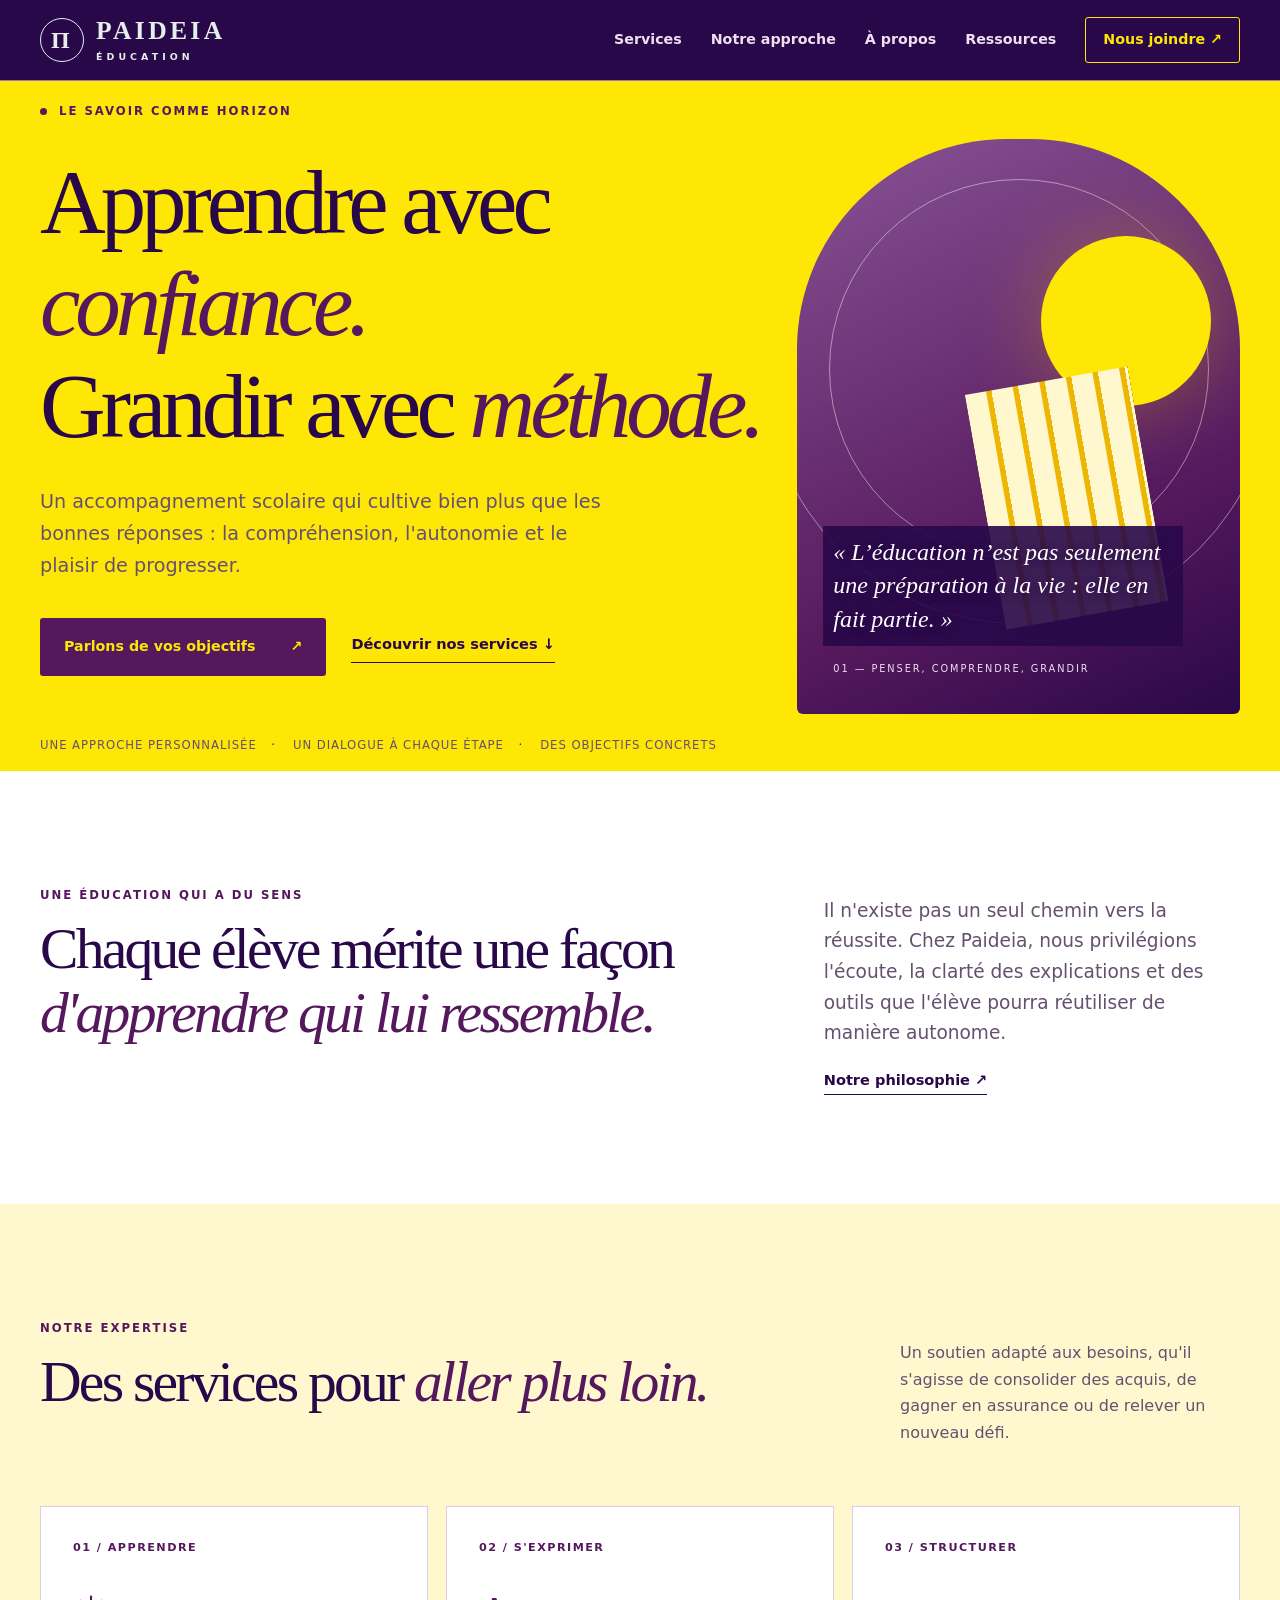
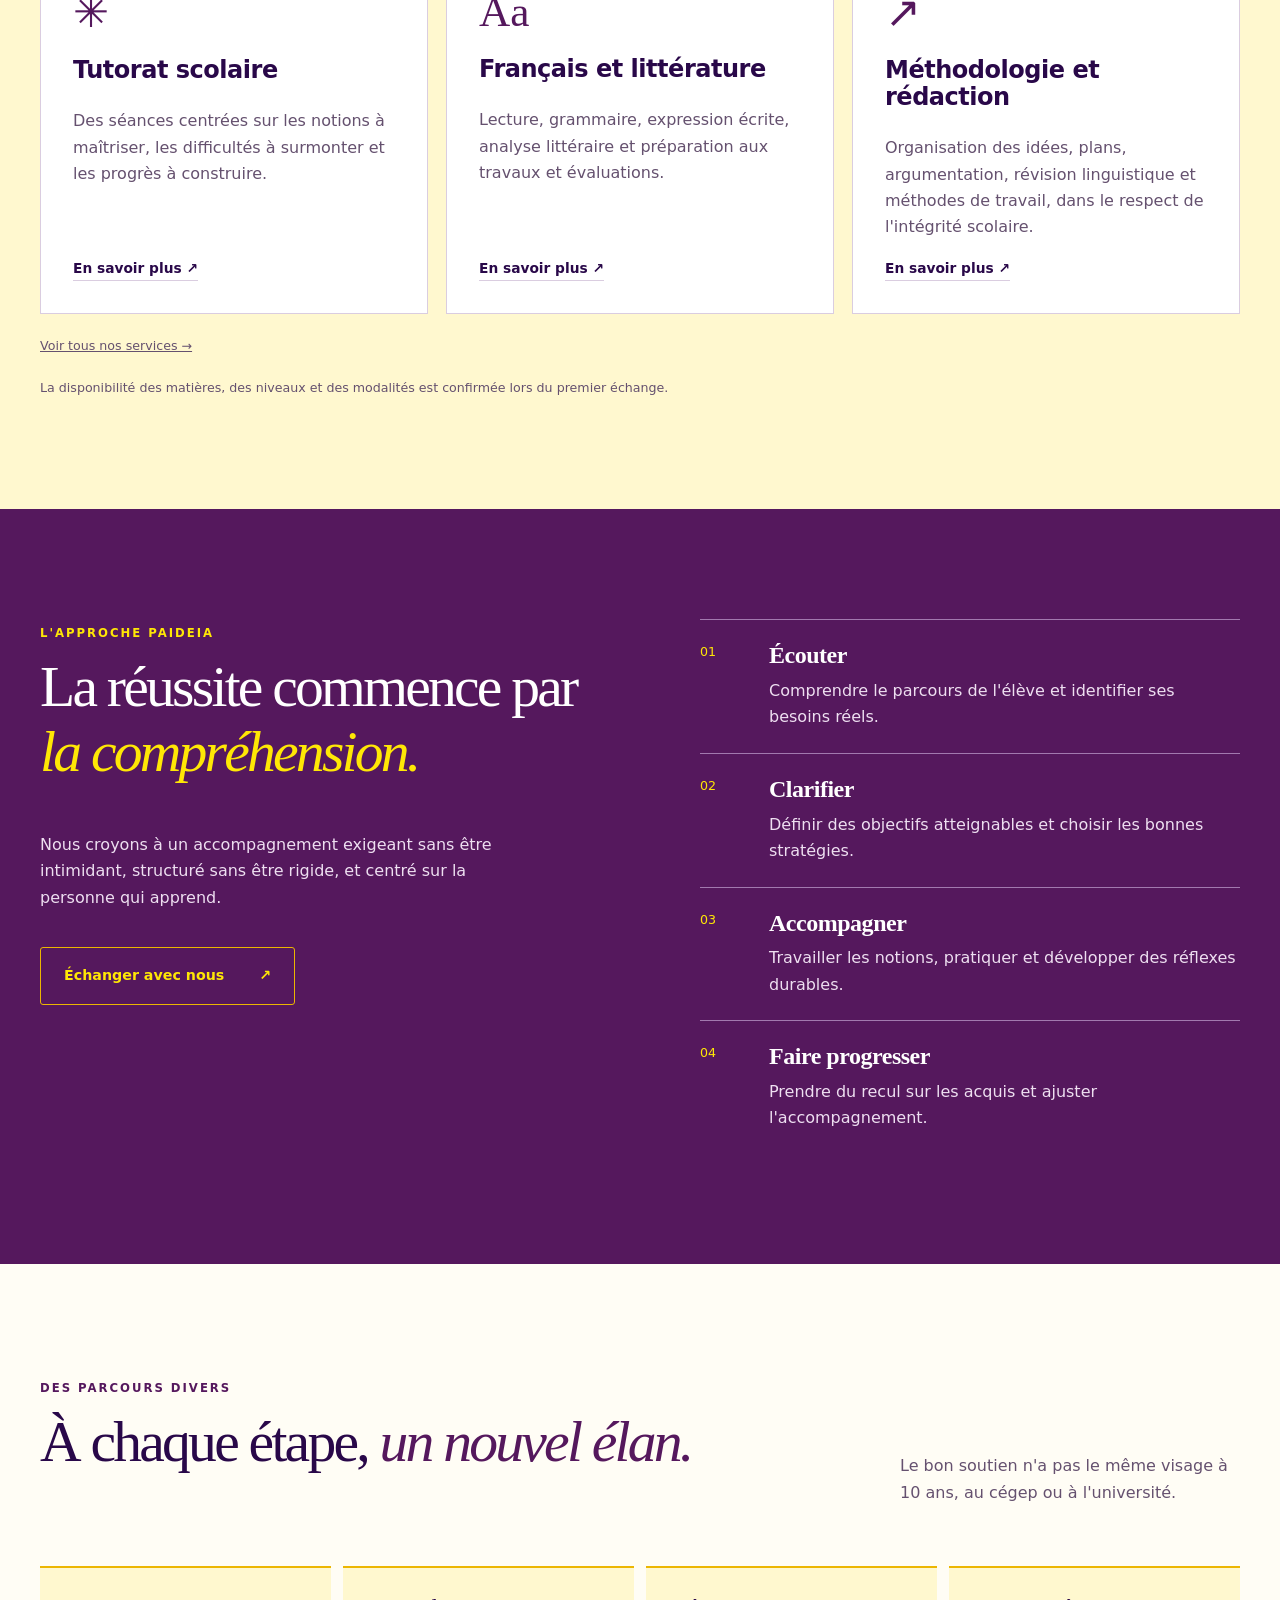
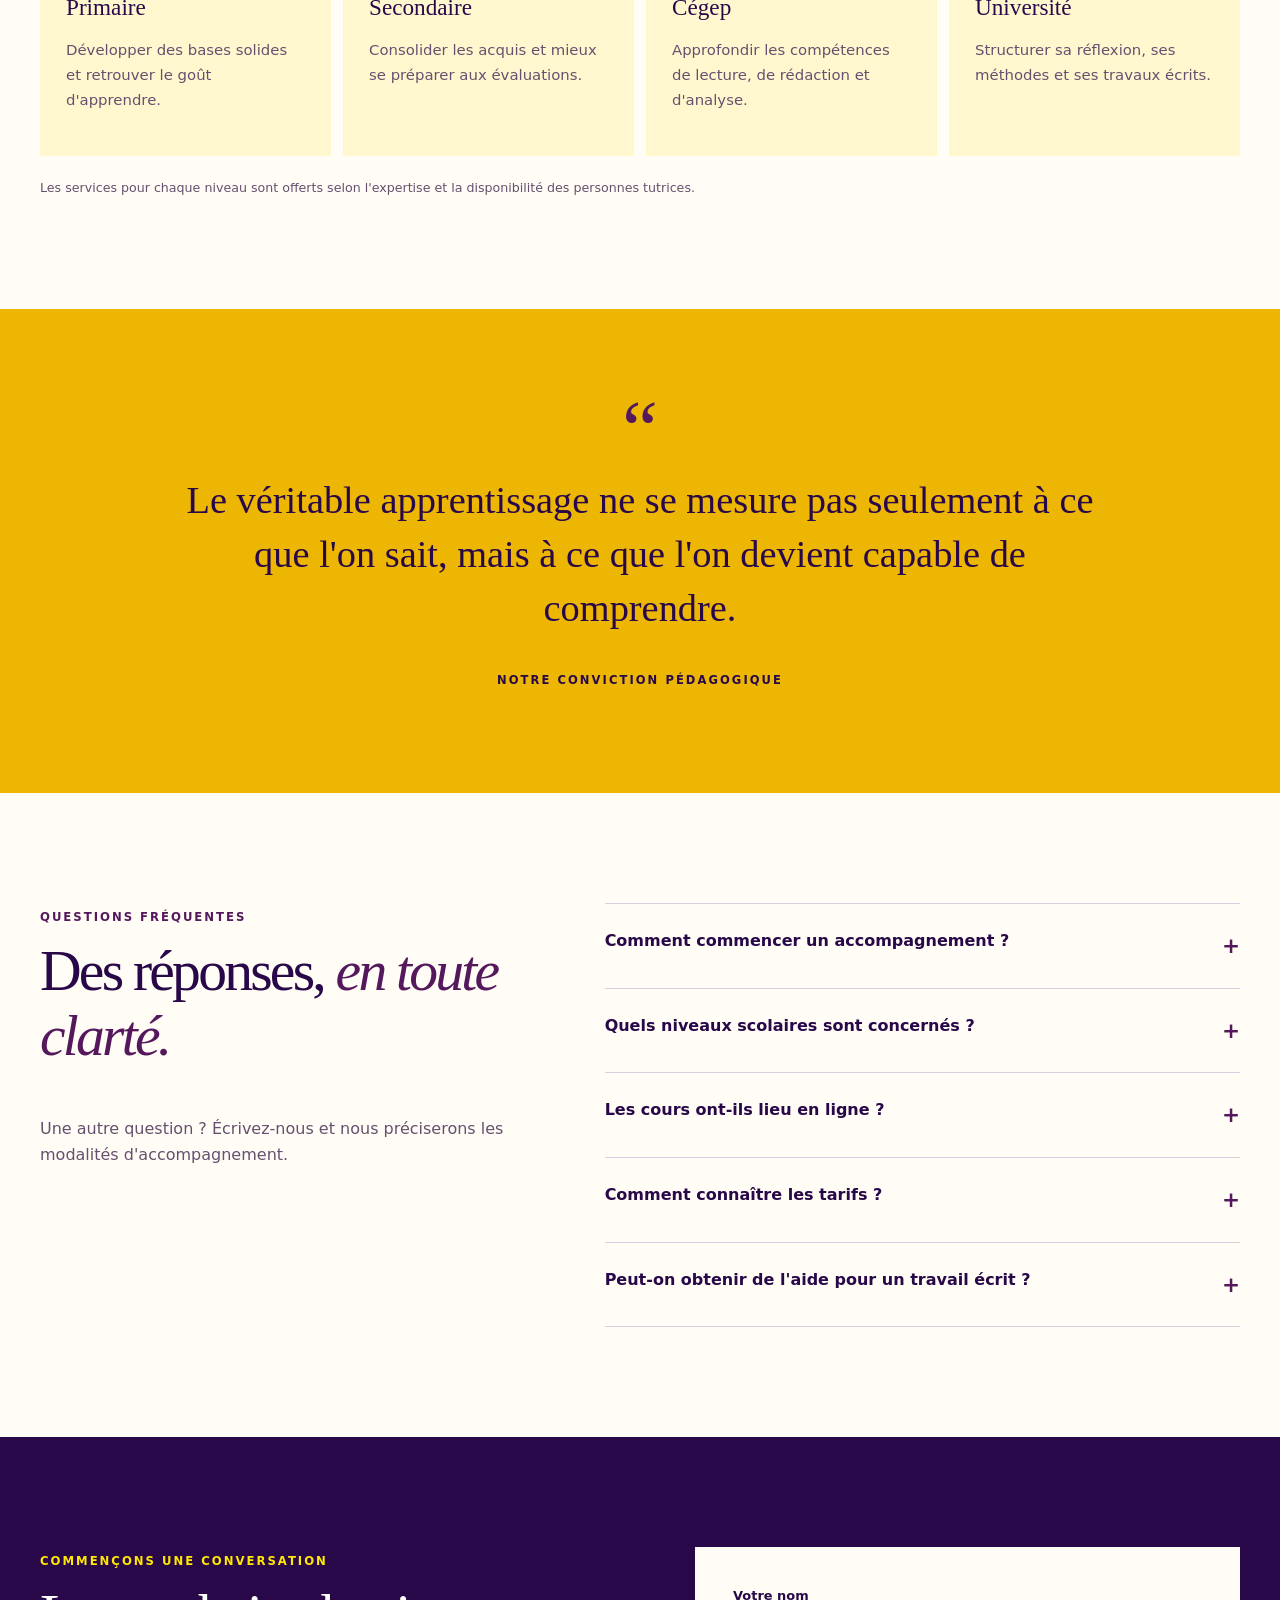
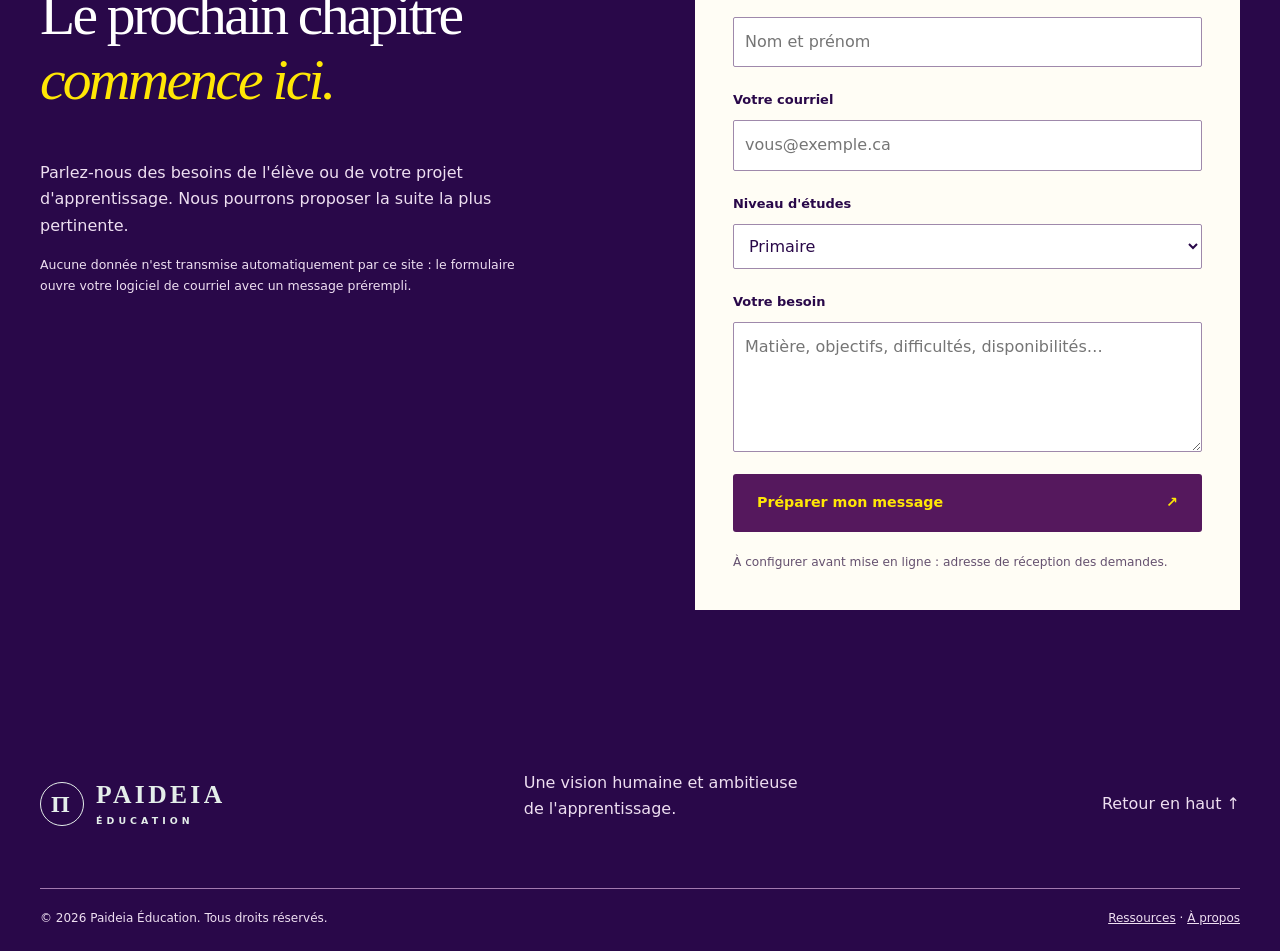
==== commit 06787649: "Rétablir les anciennes couleurs en conservant la navigation mauve" ====
--- a/index.html
+++ b/index.html
@@ -10,7 +10,7 @@
 <meta property="og:description" content="Un accompagnement rigoureux, humain et adapté à chaque parcours scolaire.">
 <meta property="og:url" content="https://paideiaeducation.ca/">
 <link rel="icon" href="./favicon.svg" type="image/svg+xml">
-<link rel="stylesheet" href="./styles.css?v=identite-mauve-20261025">
+<link rel="stylesheet" href="./styles.css?v=nav-mauve-fonds-jaunes-20261025">
 <script defer src="./site-config.js"></script><script defer src="./main.js?v=identite-mauve-20261025"></script>
 <script type="application/ld+json">{"@context":"https://schema.org","@type":"EducationalOrganization","name":"Paideia Éducation","url":"https://paideiaeducation.ca/","description":"Services de tutorat et d'accompagnement scolaire personnalisés au Québec.","areaServed":{"@type":"AdministrativeArea","name":"Québec"},"inLanguage":"fr-CA"}</script>
 <title>Paideia Éducation | Tutorat et accompagnement scolaire au Québec</title>
--- a/styles.css
+++ b/styles.css
@@ -5,7 +5,7 @@
   --brand-yellow:#ffe705;
   --brand-gold:#ecb602;
   --ink:var(--brand-deep);
-  --cream:#f5f0f8;
+  --cream:#fff8cf;
   --paper:#fffdf5;
   --surface:#ffffff;
   --highlight:var(--brand-yellow);
@@ -55,7 +55,7 @@
 .nav nav .nav-cta:hover,.nav nav .nav-cta:focus-visible{background:var(--brand-yellow);color:var(--brand-deep)}
 .menu-toggle{display:none;background:none;color:var(--on-dark);border:0;font-size:1.7rem;cursor:pointer}
 .menu-toggle:hover,.menu-toggle:focus-visible,.menu-toggle[aria-expanded="true"]{color:var(--brand-yellow)}
-.hero{background:var(--paper);overflow:hidden}
+.hero{background:var(--brand-yellow);overflow:hidden}
 .hero-grid{min-height:690px;display:grid;grid-template-columns:1.24fr .76fr;gap:35px;align-items:center}
 .hero h1{margin:29px 0}
 .lead{max-width:585px;font-size:1.2rem;color:var(--muted)}
@@ -63,7 +63,7 @@
 .button{border:1px solid transparent;display:inline-flex;justify-content:space-between;gap:35px;align-items:center;padding:16px 23px;text-decoration:none;border-radius:3px;font-weight:700;cursor:pointer;font-size:.89rem}
 .button.primary{background:var(--brand-purple);color:var(--brand-yellow)}
 .button.primary:hover{background:var(--brand-deep)}
-.button.outline{background:transparent;color:var(--brand-yellow);border-color:var(--brand-yellow)}
+.button.outline{background:transparent;color:var(--brand-yellow);border-color:var(--gold)}
 .text-link,.under-link{font-weight:700;text-decoration:none;border-bottom:1px solid currentColor;padding-bottom:6px;font-size:.91rem}
 .hero-notes{display:flex;gap:17px;flex-wrap:wrap}
 .hero-notes span{font-size:.73rem;color:var(--muted);text-transform:uppercase;letter-spacing:.08em}
@@ -90,7 +90,7 @@
 .service-card p{color:var(--muted)}
 .service-card a{margin-top:auto;font-weight:700;text-decoration:none;font-size:.86rem;border-bottom:1px solid var(--line)}
 .footnote{font-size:.79rem;color:var(--muted);margin:22px 0 0}
-.approach{background:var(--brand-deep);color:var(--surface)}
+.approach{background:var(--brand-purple);color:var(--surface)}
 .approach-grid{display:grid;grid-template-columns:1fr 1fr;gap:120px}
 .approach h2 em,.contact h2 em{color:var(--brand-yellow)}
 .approach-grid>div>p:not(.eyebrow){color:var(--on-dark);max-width:480px}
@@ -103,7 +103,7 @@
 .audiences>div{border-top:2px solid var(--gold);background:var(--cream);padding:26px;min-height:190px}
 .audiences strong{font:1.45rem Georgia,serif}
 .audiences p{color:var(--muted);font-size:.93rem;margin-top:15px}
-.quote-band{text-align:center;padding:92px 0;background:var(--cream);border-block:1px solid var(--line)}
+.quote-band{text-align:center;padding:92px 0;background:var(--brand-gold)}
 .quote-band .container{max-width:930px}
 .quote-band span{font:5rem Georgia,serif;color:var(--brand-purple);line-height:.7}
 .quote-band blockquote{font-size:clamp(1.65rem,3vw,2.8rem);line-height:1.4;margin:10px 0 35px}
